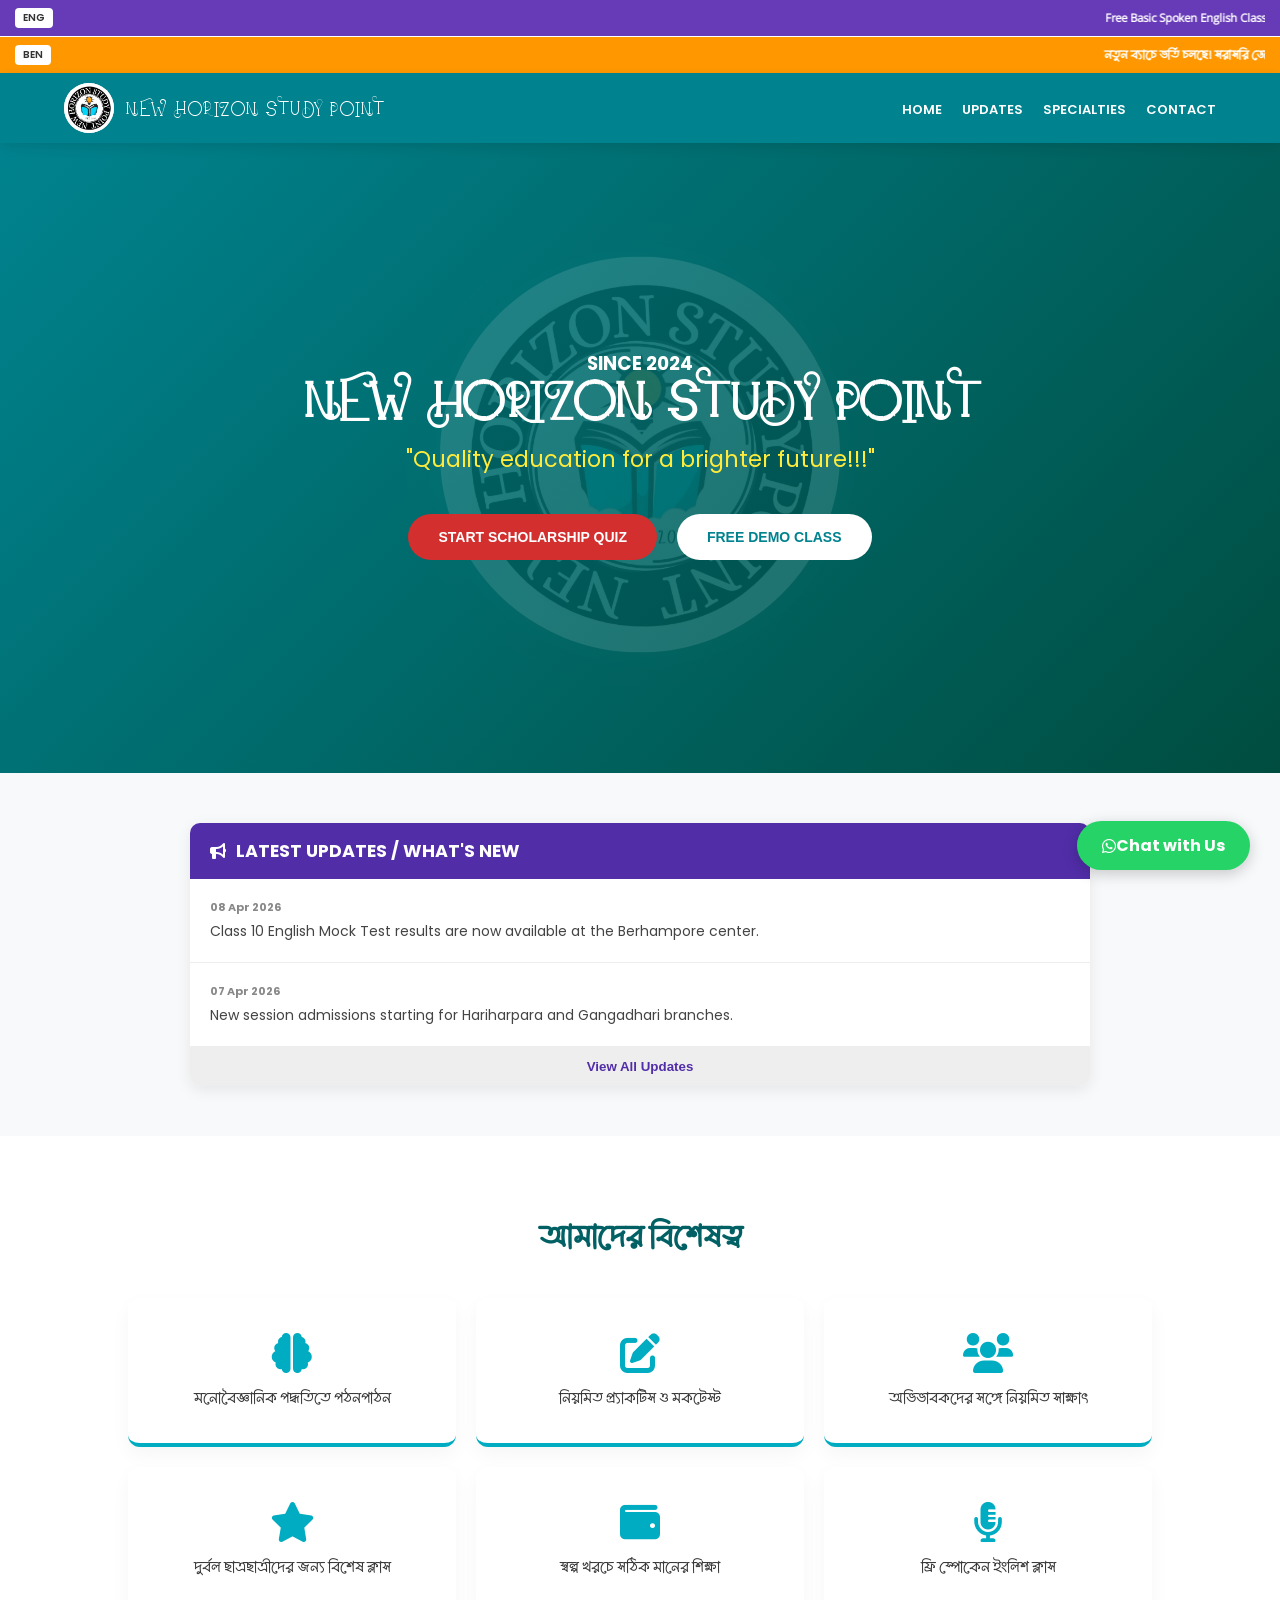
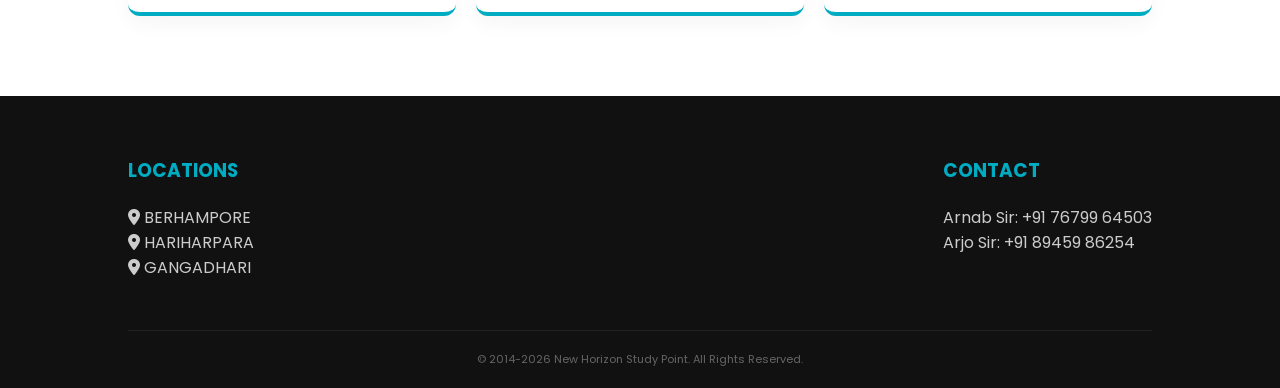
==== index.html @ c19613d2 "MOBILE FIX" ====
<!DOCTYPE html>
<html lang="en">
<head>
    <meta charset="UTF-8">
    <meta name="viewport" content="width=device-width, initial-scale=1.0">
    <title>New Horizon Study Point | NHSP Berhampore</title>
    <link href="https://fonts.googleapis.com/css2?family=Poppins:wght@400;600&display=swap" rel="stylesheet">
    <link rel="stylesheet" href="style.css">
    <link rel="stylesheet" href="https://cdnjs.cloudflare.com/ajax/libs/font-awesome/6.0.0/css/all.min.css">
</head>
<body>

    <div class="notif-wrapper">
        <div class="notif-bar purple">
            <span class="tag">ENG</span>
            <marquee>Free Basic Spoken English Class (First 3 Months) | Admissions Open!</marquee>
        </div>
        <div class="notif-bar orange">
            <span class="tag">BEN</span>
            <marquee>নতুন ব্যাচে ভর্তি চলছে! সরাসরি ডেমো ক্লাসের সু-ব্যবস্থা (প্রথম দুটি ক্লাস)।</marquee>
        </div>
    </div>

    <header>
        <nav class="nav-container">
            <div class="logo-group">
                <img src="images/logo.png" alt="NHSP Logo" class="nav-logo">
                <div class="brand-text">
                    <span class="main-name">NEW HORIZON STUDY POINT</span>
                </div>
            </div>
            <ul class="nav-menu">
                <li><a href="#home">HOME</a></li>
                <li><a href="#updates">UPDATES</a></li>
                <li><a href="#specs">SPECIALTIES</a></li>
                <li><a href="#contact">CONTACT</a></li>
            </ul>
        </nav>
    </header>

    <main>
        <section id="home" class="hero">
            <div class="hero-bg-logo-container">
                <img src="images/logo.png" alt="NHSP Watermark" class="hero-logo-fade">
            </div>
            <div class="hero-inner">
                <h3 class="est">SINCE 2024</h3>
                <h1>NEW HORIZON STUDY POINT</h1>
                <p class="tagline">"Quality education for a brighter future!!!"</p>
                <div class="hero-btns">
                    <button class="btn red">START SCHOLARSHIP QUIZ</button>
                    <button class="btn white">FREE DEMO CLASS</button>
                </div>
            </div>
        </section>

        <section id="updates" class="notif-section">
            <div class="notif-container">
                <div class="notif-header">
                    <i class="fas fa-bullhorn"></i>
                    <h2>LATEST UPDATES / WHAT'S NEW</h2>
                </div>
                <div class="notif-list">
                    <div class="notif-item">
                        <span class="notif-date">08 Apr 2026</span>
                        <p>Class 10 English Mock Test results are now available at the Berhampore center.</p>
                    </div>
                    <div class="notif-item">
                        <span class="notif-date">07 Apr 2026</span>
                        <p>New session admissions starting for Hariharpara and Gangadhari branches.</p>
                    </div>
                </div>
                <button class="view-all">View All Updates</button>
            </div>
        </section>

        <section id="specs" class="specs">
            <h2 class="title">আমাদের বিশেষত্ব</h2>
            <div class="grid">
                <div class="card"><i class="fas fa-brain"></i><p>মনোবৈজ্ঞানিক পদ্ধতিতে পঠনপাঠন</p></div>
                <div class="card"><i class="fas fa-edit"></i><p>নিয়মিত প্র্যাকটিস ও মকটেস্ট</p></div>
                <div class="card"><i class="fas fa-users"></i><p>অভিভাবকদের সঙ্গে নিয়মিত সাক্ষাৎ</p></div>
                <div class="card"><i class="fas fa-star"></i><p>দুর্বল ছাত্রছাত্রীদের জন্য বিশেষ ক্লাস</p></div>
                <div class="card"><i class="fas fa-wallet"></i><p>স্বল্প খরচে সঠিক মানের শিক্ষা</p></div>
                <div class="card"><i class="fas fa-microphone-alt"></i><p>ফ্রি স্পোকেন ইংলিশ ক্লাস</p></div>
            </div>
        </section>
    </main>

    <footer id="contact">
        <div class="foot-container">
            <div class="foot-col">
                <h3>LOCATIONS</h3>
                <p><i class="fas fa-map-marker-alt"></i> BERHAMPORE</p>
                <p><i class="fas fa-map-marker-alt"></i> HARIHARPARA</p>
                <p><i class="fas fa-map-marker-alt"></i> GANGADHARI</p>
            </div>
            <div class="foot-col">
                <h3>CONTACT</h3>
                <p>Arnab Sir: +91 76799 64503</p>
                <p>Arjo Sir: +91 89459 86254</p>
            </div>
        </div>
        <div class="copy">© 2014-2026 New Horizon Study Point. All Rights Reserved.</div>
    </footer>

    <a href="https://wa.me/917679964503" class="wa-float" target="_blank">
        <i class="fab fa-whatsapp"></i><span>Chat with Us</span>
    </a>

</body>
</html>
---- style.css ----
/* 1. FONTS */
@font-face {
    font-family: 'Arkadelphia';
    src: url('fonts/ArkadelphiaDemoRegular.ttf') format('truetype');
}

@font-face {
    font-family: 'BengaliCustom';
    src: url('fonts/BengaliFont.ttf') format('truetype');
}

/* 2. CORE SETUP */
* { margin: 0; padding: 0; box-sizing: border-box; }
body { font-family: 'Poppins', sans-serif; background: #fff; color: #333; overflow-x: hidden; }

h1, .main-name { font-family: 'Arkadelphia', serif; letter-spacing: 1.5px; text-transform: uppercase; }
marquee, .specs p, .title, .hero-desc { font-family: 'BengaliCustom', 'Poppins', sans-serif; }

/* 3. TOP BARS */
.notif-bar { display: flex; align-items: center; padding: 8px 15px; color: #fff; font-size: 13px; font-weight: 600; }
.notif-bar.purple { background: #673ab7; border-bottom: 1px solid #fff; }
.notif-bar.orange { background: #ff9800; }
.tag { background: #fff; color: #333; padding: 2px 8px; border-radius: 4px; margin-right: 15px; font-size: 10px; }

/* 4. BALANCED HEADER */
header { background: #00838f; color: #fff; padding: 10px 5%; position: sticky; top: 0; z-index: 1000; box-shadow: 0 4px 12px rgba(0,0,0,0.1); }
.nav-container { display: flex; justify-content: space-between; align-items: center; max-width: 1400px; margin: 0 auto; }
.logo-group { display: flex; align-items: center; }
.nav-logo { height: 50px; width: 50px; background: #fff; border-radius: 50%; margin-right: 12px; object-fit: contain; }
.main-name { font-size: 20px; }
.nav-menu { display: flex; list-style: none; }
.nav-menu li { margin-left: 20px; }
.nav-menu a { color: #fff; text-decoration: none; font-size: 13px; font-weight: 600; }

/* 5. HERO SECTION - CENTERED CIRCULAR LOGO */
.hero { 
    background: linear-gradient(135deg, #00838f 0%, #004d40 100%); 
    height: 70vh; 
    display: flex; 
    align-items: center; 
    justify-content: center; 
    text-align: center; 
    color: #fff; 
    position: relative; 
}

.hero-bg-logo-container {
    position: absolute;
    top: 50%;
    left: 50%;
    transform: translate(-50%, -50%);
    z-index: 0;
}

.hero-logo-fade { 
    width: 400px; 
    opacity: 0.12; 
    border-radius: 50%; /* FIXED ROUNDED LOGO */
    box-shadow: 0 0 100px rgba(255,255,255,0.15);
}

.hero-inner { z-index: 1; }
.hero h1 { font-size: 3.5rem; margin-bottom: 10px; }
.tagline { font-size: 1.4rem; color: #ffeb3b; margin-bottom: 30px; }
.btn { padding: 15px 30px; border: none; border-radius: 50px; font-weight: 700; cursor: pointer; margin: 8px; font-size: 14px; transition: 0.3s; }
.btn.red { background: #d32f2f; color: #fff; }
.btn.white { background: #fff; color: #00838f; }

/* 6. NOTIFICATION HUB */
.notif-section { padding: 50px 10%; background: #f8f9fa; }
.notif-container { background: #fff; border-radius: 10px; box-shadow: 0 4px 15px rgba(0,0,0,0.08); overflow: hidden; max-width: 900px; margin: 0 auto; }
.notif-header { background: #512da8; color: #fff; padding: 15px 20px; display: flex; align-items: center; }
.notif-header h2 { font-size: 1.1rem; margin-left: 10px; }
.notif-item { padding: 20px; border-bottom: 1px solid #eee; }
.notif-date { font-size: 11px; color: #888; display: block; margin-bottom: 5px; font-weight: bold; }
.notif-item p { font-size: 14px; color: #444; }
.view-all { width: 100%; padding: 12px; border: none; background: #eee; color: #512da8; font-weight: 600; cursor: pointer; }

/* 7. SPECIALTIES & FOOTER */
.specs { padding: 80px 10%; text-align: center; }
.title { color: #006064; font-size: 2rem; margin-bottom: 40px; }
.grid { display: grid; grid-template-columns: repeat(auto-fit, minmax(280px, 1fr)); gap: 20px; }
.card { background: #fff; padding: 35px; border-radius: 12px; box-shadow: 0 8px 20px rgba(0,0,0,0.04); border-bottom: 4px solid #00acc1; }
.card i { font-size: 2.5rem; color: #00acc1; margin-bottom: 15px; }

footer { background: #111; color: #ccc; padding: 60px 10% 20px; }
.foot-container { display: flex; justify-content: space-between; flex-wrap: wrap; gap: 30px; }
.foot-col h3 { color: #00acc1; margin-bottom: 20px; }
.copy { text-align: center; margin-top: 50px; font-size: 11px; color: #666; padding-top: 20px; border-top: 1px solid #222; }

/* --- MOBILE RESPONSIVE FIXES --- */
@media screen and (max-width: 768px) {
    .hero h1 { font-size: 2.2rem; line-height: 1.1; }
    .hero-logo-fade { width: 250px; }
    .btn { width: 90%; margin: 8px auto; }
    .nav-menu { display: none; } /* Hide menu for simplicity on mobile */
    .grid { grid-template-columns: 1fr; }
    .main-name { font-size: 16px; }
}

.wa-float { position: fixed; bottom: 30px; right: 30px; background: #25d366; color: #fff; padding: 12px 25px; border-radius: 50px; text-decoration: none; font-weight: 700; box-shadow: 0 4px 15px rgba(0,0,0,0.2); z-index: 2000; display: flex; align-items: center; }
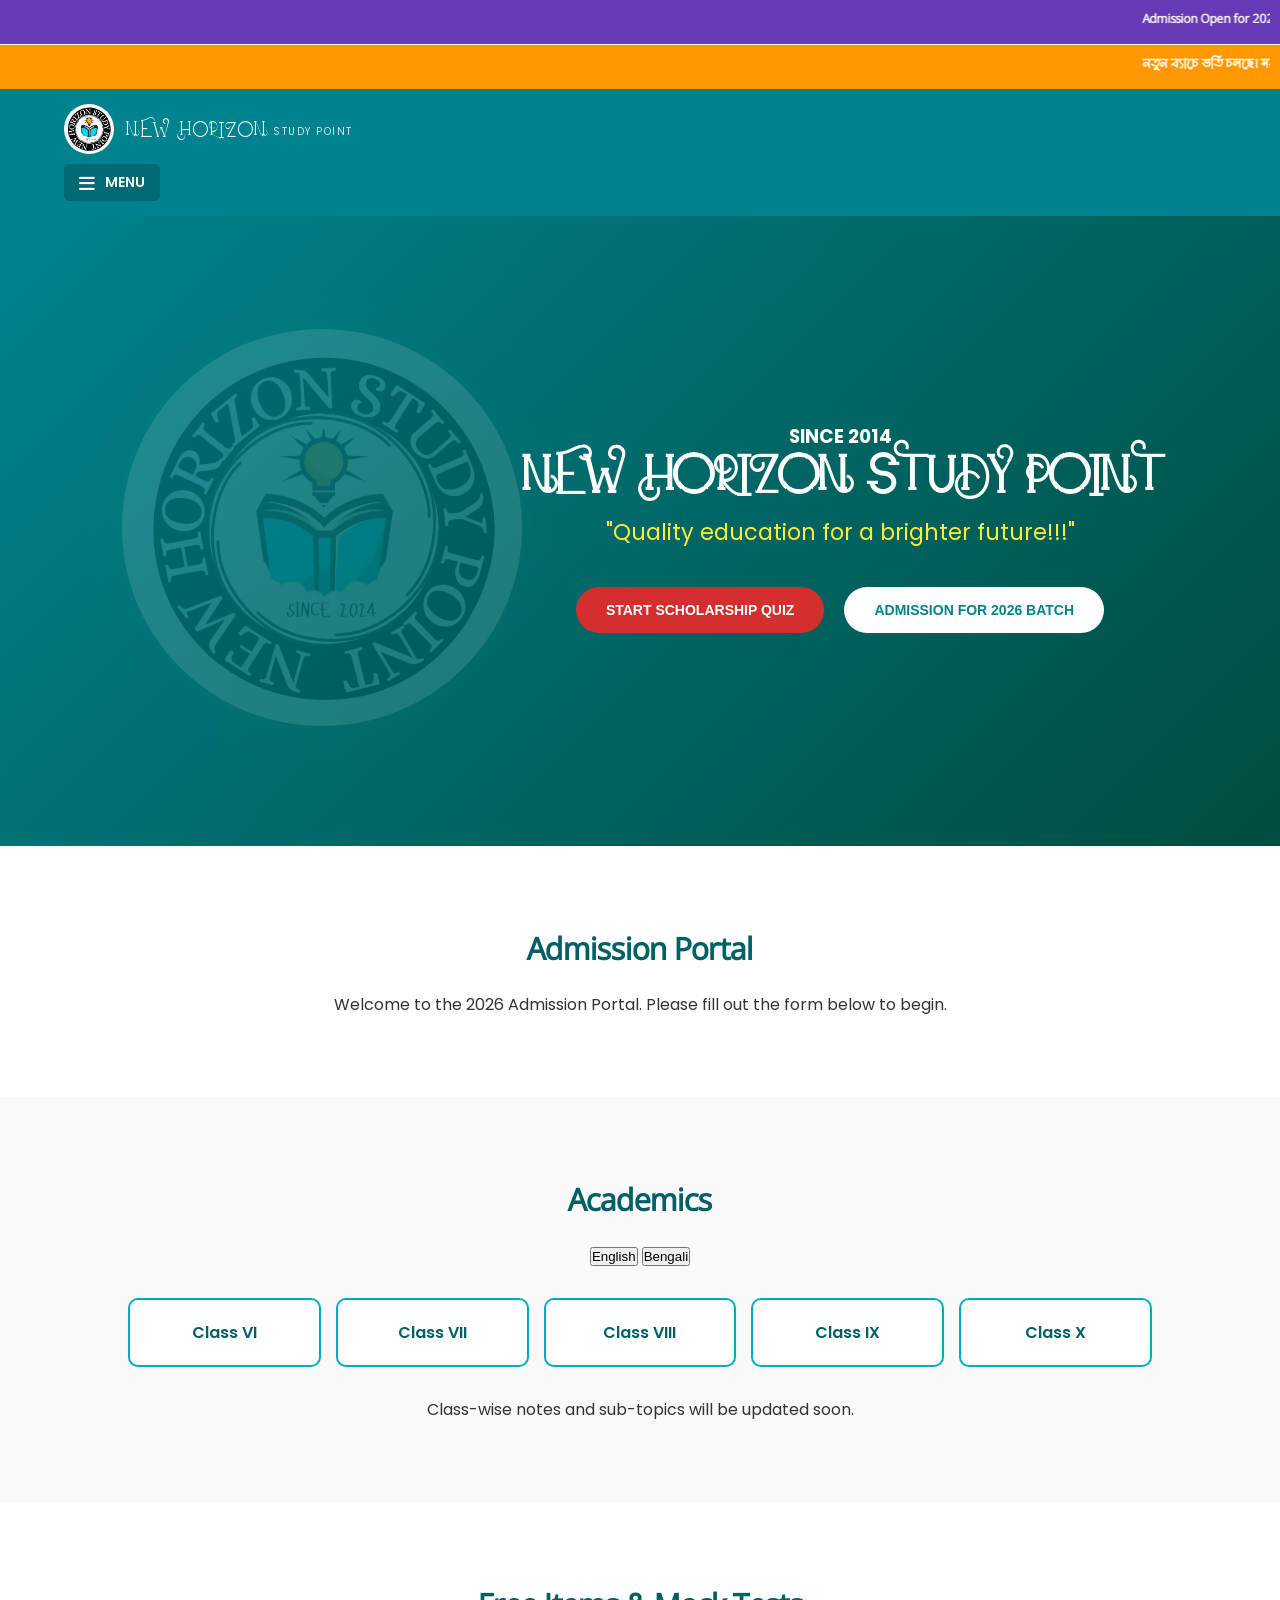
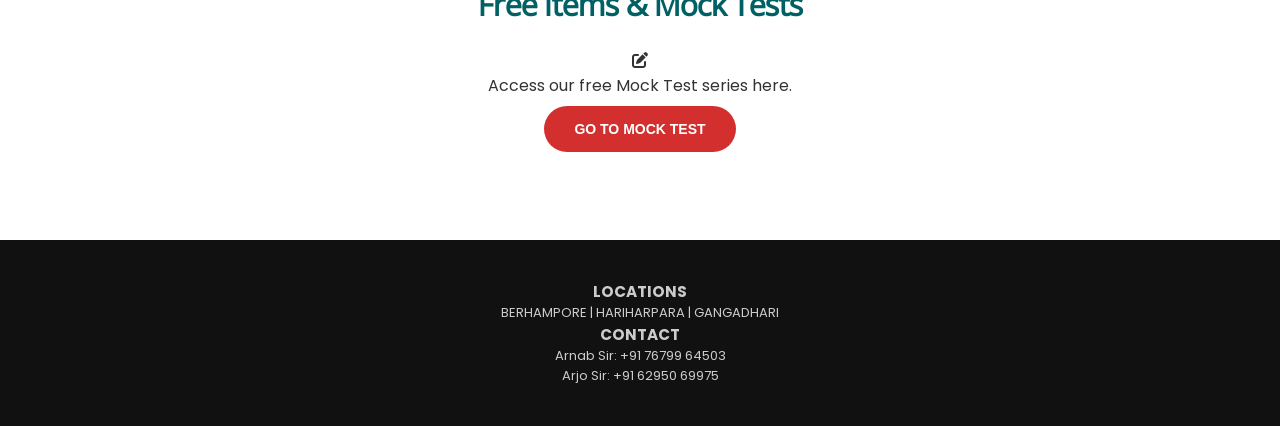
==== commit 7ff583a4: "MOBILE FIX" ====
--- a/index.html
+++ b/index.html
@@ -3,7 +3,7 @@
 <head>
     <meta charset="UTF-8">
     <meta name="viewport" content="width=device-width, initial-scale=1.0">
-    <title>New Horizon Study Point | NHSP Berhampore</title>
+    <title>New Horizon Study Point | NHSP</title>
     <link href="https://fonts.googleapis.com/css2?family=Poppins:wght@400;600&display=swap" rel="stylesheet">
     <link rel="stylesheet" href="style.css">
     <link rel="stylesheet" href="https://cdnjs.cloudflare.com/ajax/libs/font-awesome/6.0.0/css/all.min.css">
@@ -12,77 +12,84 @@
 
     <div class="notif-wrapper">
         <div class="notif-bar purple">
-            <span class="tag">ENG</span>
-            <marquee>Free Basic Spoken English Class (First 3 Months) | Admissions Open!</marquee>
+            <marquee>Admission Open for 2026 Batch | Free Basic Spoken English Class (First 3 Months)!</marquee>
         </div>
         <div class="notif-bar orange">
-            <span class="tag">BEN</span>
             <marquee>নতুন ব্যাচে ভর্তি চলছে! সরাসরি ডেমো ক্লাসের সু-ব্যবস্থা (প্রথম দুটি ক্লাস)।</marquee>
         </div>
     </div>
 
     <header>
         <nav class="nav-container">
-            <div class="logo-group">
+            <div class="logo-area">
                 <img src="images/logo.png" alt="NHSP Logo" class="nav-logo">
                 <div class="brand-text">
-                    <span class="main-name">NEW HORIZON STUDY POINT</span>
+                    <span class="main-name">NEW HORIZON</span>
+                    <span class="sub-name">STUDY POINT</span>
                 </div>
             </div>
-            <ul class="nav-menu">
-                <li><a href="#home">HOME</a></li>
-                <li><a href="#updates">UPDATES</a></li>
-                <li><a href="#specs">SPECIALTIES</a></li>
-                <li><a href="#contact">CONTACT</a></li>
+
+            <div class="menu-btn" onclick="toggleMenu()">
+                <i class="fas fa-bars"></i> <span>MENU</span>
+            </div>
+
+            <ul class="nav-links" id="navLinks">
+                <li><a href="#admission"><i class="fas fa-user-plus"></i> ADMISSION</a></li>
+                <li><a href="#academics" onclick="toggleSubMenu('acad-sub')"><i class="fas fa-book"></i> ACADEMICS <i class="fas fa-chevron-down"></i></a>
+                    <ul class="sub-menu" id="acad-sub">
+                        <li><a href="#english">ENGLISH (VI - X)</a></li>
+                        <li><a href="#bengali">BENGALI (VI - X)</a></li>
+                    </ul>
+                </li>
+                <li><a href="#free-items"><i class="fas fa-gift"></i> FREE ITEMS</a></li>
+                <li><a href="#about"><i class="fas fa-info-circle"></i> ABOUT US</a></li>
             </ul>
         </nav>
     </header>
 
     <main>
         <section id="home" class="hero">
-            <div class="hero-bg-logo-container">
+            <div class="hero-bg-logo-wrapper">
                 <img src="images/logo.png" alt="NHSP Watermark" class="hero-logo-fade">
             </div>
             <div class="hero-inner">
-                <h3 class="est">SINCE 2024</h3>
+                <h3 class="est">SINCE 2014</h3>
                 <h1>NEW HORIZON STUDY POINT</h1>
                 <p class="tagline">"Quality education for a brighter future!!!"</p>
                 <div class="hero-btns">
                     <button class="btn red">START SCHOLARSHIP QUIZ</button>
-                    <button class="btn white">FREE DEMO CLASS</button>
+                    <button class="btn white">ADMISSION FOR 2026 BATCH</button>
                 </div>
             </div>
         </section>
 
-        <section id="updates" class="notif-section">
-            <div class="notif-container">
-                <div class="notif-header">
-                    <i class="fas fa-bullhorn"></i>
-                    <h2>LATEST UPDATES / WHAT'S NEW</h2>
-                </div>
-                <div class="notif-list">
-                    <div class="notif-item">
-                        <span class="notif-date">08 Apr 2026</span>
-                        <p>Class 10 English Mock Test results are now available at the Berhampore center.</p>
-                    </div>
-                    <div class="notif-item">
-                        <span class="notif-date">07 Apr 2026</span>
-                        <p>New session admissions starting for Hariharpara and Gangadhari branches.</p>
-                    </div>
-                </div>
-                <button class="view-all">View All Updates</button>
+        <section id="admission" class="content-sec">
+            <h2>Admission Portal</h2>
+            <p>Welcome to the 2026 Admission Portal. Please fill out the form below to begin.</p>
+            </section>
+
+        <section id="academics" class="content-sec gray-bg">
+            <h2>Academics</h2>
+            <div class="subject-tabs">
+                <button class="tab-btn active">English</button>
+                <button class="tab-btn">Bengali</button>
             </div>
+            <div class="class-grid">
+                <div class="class-card">Class VI</div>
+                <div class="class-card">Class VII</div>
+                <div class="class-card">Class VIII</div>
+                <div class="class-card">Class IX</div>
+                <div class="class-card">Class X</div>
+            </div>
+            <p class="note">Class-wise notes and sub-topics will be updated soon.</p>
         </section>
 
-        <section id="specs" class="specs">
-            <h2 class="title">আমাদের বিশেষত্ব</h2>
-            <div class="grid">
-                <div class="card"><i class="fas fa-brain"></i><p>মনোবৈজ্ঞানিক পদ্ধতিতে পঠনপাঠন</p></div>
-                <div class="card"><i class="fas fa-edit"></i><p>নিয়মিত প্র্যাকটিস ও মকটেস্ট</p></div>
-                <div class="card"><i class="fas fa-users"></i><p>অভিভাবকদের সঙ্গে নিয়মিত সাক্ষাৎ</p></div>
-                <div class="card"><i class="fas fa-star"></i><p>দুর্বল ছাত্রছাত্রীদের জন্য বিশেষ ক্লাস</p></div>
-                <div class="card"><i class="fas fa-wallet"></i><p>স্বল্প খরচে সঠিক মানের শিক্ষা</p></div>
-                <div class="card"><i class="fas fa-microphone-alt"></i><p>ফ্রি স্পোকেন ইংলিশ ক্লাস</p></div>
+        <section id="free-items" class="content-sec">
+            <h2>Free Items & Mock Tests</h2>
+            <div class="mock-box">
+                <i class="fas fa-edit"></i>
+                <p>Access our free Mock Test series here.</p>
+                <button class="btn red">GO TO MOCK TEST</button>
             </div>
         </section>
     </main>
@@ -91,22 +98,31 @@
         <div class="foot-container">
             <div class="foot-col">
                 <h3>LOCATIONS</h3>
-                <p><i class="fas fa-map-marker-alt"></i> BERHAMPORE</p>
-                <p><i class="fas fa-map-marker-alt"></i> HARIHARPARA</p>
-                <p><i class="fas fa-map-marker-alt"></i> GANGADHARI</p>
+                <p>BERHAMPORE | HARIHARPARA | GANGADHARI</p>
             </div>
             <div class="foot-col">
                 <h3>CONTACT</h3>
                 <p>Arnab Sir: +91 76799 64503</p>
-                <p>Arjo Sir: +91 89459 86254</p>
+                <p>Arjo Sir: +91 62950 69975</p>
             </div>
         </div>
-        <div class="copy">© 2014-2026 New Horizon Study Point. All Rights Reserved.</div>
     </footer>
 
-    <a href="https://wa.me/917679964503" class="wa-float" target="_blank">
-        <i class="fab fa-whatsapp"></i><span>Chat with Us</span>
-    </a>
+    <script>
+        function toggleMenu() {
+            var nav = document.getElementById("navLinks");
+            nav.classList.toggle("active");
+        }
+
+        function toggleSubMenu(id) {
+            var sub = document.getElementById(id);
+            if (sub.style.display === "block") {
+                sub.style.display = "none";
+            } else {
+                sub.style.display = "block";
+            }
+        }
+    </script>
 
 </body>
 </html>
--- a/style.css
+++ b/style.css
@@ -1,101 +1,65 @@
 /* 1. FONTS */
-@font-face {
-    font-family: 'Arkadelphia';
-    src: url('fonts/ArkadelphiaDemoRegular.ttf') format('truetype');
-}
+@font-face { font-family: 'Arkadelphia'; src: url('fonts/ArkadelphiaDemoRegular.ttf') format('truetype'); }
+@font-face { font-family: 'BengaliCustom'; src: url('fonts/BengaliFont.ttf') format('truetype'); }
 
-@font-face {
-    font-family: 'BengaliCustom';
-    src: url('fonts/BengaliFont.ttf') format('truetype');
-}
-
-/* 2. CORE SETUP */
 * { margin: 0; padding: 0; box-sizing: border-box; }
 body { font-family: 'Poppins', sans-serif; background: #fff; color: #333; overflow-x: hidden; }
 
-h1, .main-name { font-family: 'Arkadelphia', serif; letter-spacing: 1.5px; text-transform: uppercase; }
-marquee, .specs p, .title, .hero-desc { font-family: 'BengaliCustom', 'Poppins', sans-serif; }
+h1, .main-name { font-family: 'Arkadelphia', serif; text-transform: uppercase; }
+marquee, .content-sec h2 { font-family: 'BengaliCustom', 'Poppins', sans-serif; }
 
-/* 3. TOP BARS */
-.notif-bar { display: flex; align-items: center; padding: 8px 15px; color: #fff; font-size: 13px; font-weight: 600; }
+/* 2. TOP BARS */
+.notif-bar { padding: 10px; color: #fff; font-size: 14px; font-weight: 600; text-align: center; }
 .notif-bar.purple { background: #673ab7; border-bottom: 1px solid #fff; }
 .notif-bar.orange { background: #ff9800; }
-.tag { background: #fff; color: #333; padding: 2px 8px; border-radius: 4px; margin-right: 15px; font-size: 10px; }
 
-/* 4. BALANCED HEADER */
-header { background: #00838f; color: #fff; padding: 10px 5%; position: sticky; top: 0; z-index: 1000; box-shadow: 0 4px 12px rgba(0,0,0,0.1); }
-.nav-container { display: flex; justify-content: space-between; align-items: center; max-width: 1400px; margin: 0 auto; }
-.logo-group { display: flex; align-items: center; }
-.nav-logo { height: 50px; width: 50px; background: #fff; border-radius: 50%; margin-right: 12px; object-fit: contain; }
-.main-name { font-size: 20px; }
-.nav-menu { display: flex; list-style: none; }
-.nav-menu li { margin-left: 20px; }
-.nav-menu a { color: #fff; text-decoration: none; font-size: 13px; font-weight: 600; }
+/* 3. HEADER & DROPDOWN MENU */
+header { background: #00838f; color: #fff; padding: 15px 5%; position: sticky; top: 0; z-index: 1000; }
+.nav-container { max-width: 1400px; margin: 0 auto; display: flex; flex-direction: column; align-items: flex-start; }
 
-/* 5. HERO SECTION - CENTERED CIRCULAR LOGO */
-.hero { 
-    background: linear-gradient(135deg, #00838f 0%, #004d40 100%); 
-    height: 70vh; 
-    display: flex; 
-    align-items: center; 
-    justify-content: center; 
-    text-align: center; 
-    color: #fff; 
-    position: relative; 
-}
+.logo-area { display: flex; align-items: center; margin-bottom: 10px; }
+.nav-logo { height: 50px; width: 50px; background: #fff; border-radius: 50%; margin-right: 12px; }
+.main-name { font-size: 22px; letter-spacing: 1px; }
+.sub-name { font-size: 10px; opacity: 0.8; letter-spacing: 1.5px; }
 
-.hero-bg-logo-container {
-    position: absolute;
-    top: 50%;
-    left: 50%;
-    transform: translate(-50%, -50%);
-    z-index: 0;
-}
+/* The 3-Line Button */
+.menu-btn { cursor: pointer; display: flex; align-items: center; background: rgba(0,0,0,0.2); padding: 8px 15px; border-radius: 5px; font-size: 14px; font-weight: 600; }
+.menu-btn i { margin-right: 10px; font-size: 18px; }
 
-.hero-logo-fade { 
-    width: 400px; 
-    opacity: 0.12; 
-    border-radius: 50%; /* FIXED ROUNDED LOGO */
-    box-shadow: 0 0 100px rgba(255,255,255,0.15);
-}
+/* The Dropdown List (Drishti IAS Style) */
+.nav-links { list-style: none; width: 100%; display: none; background: #006064; margin-top: 10px; border-radius: 8px; overflow: hidden; }
+.nav-links.active { display: block; }
+.nav-links li { border-bottom: 1px solid rgba(255,255,255,0.1); }
+.nav-links a { display: block; padding: 15px 20px; color: #fff; text-decoration: none; font-size: 15px; font-weight: 600; }
+.nav-links a:hover { background: #00838f; }
 
+.sub-menu { display: none; background: #004d40; list-style: none; padding-left: 20px; }
+.sub-menu a { font-size: 13px; color: #ffeb3b; }
+
+/* 4. HERO SECTION */
+.hero { background: linear-gradient(135deg, #00838f 0%, #004d40 100%); height: 70vh; display: flex; align-items: center; justify-content: center; text-align: center; color: #fff; position: relative; }
+.hero-logo-fade { width: 400px; opacity: 0.12; border-radius: 50%; box-shadow: 0 0 100px rgba(255,255,255,0.15); }
 .hero-inner { z-index: 1; }
 .hero h1 { font-size: 3.5rem; margin-bottom: 10px; }
 .tagline { font-size: 1.4rem; color: #ffeb3b; margin-bottom: 30px; }
-.btn { padding: 15px 30px; border: none; border-radius: 50px; font-weight: 700; cursor: pointer; margin: 8px; font-size: 14px; transition: 0.3s; }
+
+.btn { padding: 15px 30px; border: none; border-radius: 50px; font-weight: 700; cursor: pointer; margin: 8px; font-size: 14px; }
 .btn.red { background: #d32f2f; color: #fff; }
 .btn.white { background: #fff; color: #00838f; }
 
-/* 6. NOTIFICATION HUB */
-.notif-section { padding: 50px 10%; background: #f8f9fa; }
-.notif-container { background: #fff; border-radius: 10px; box-shadow: 0 4px 15px rgba(0,0,0,0.08); overflow: hidden; max-width: 900px; margin: 0 auto; }
-.notif-header { background: #512da8; color: #fff; padding: 15px 20px; display: flex; align-items: center; }
-.notif-header h2 { font-size: 1.1rem; margin-left: 10px; }
-.notif-item { padding: 20px; border-bottom: 1px solid #eee; }
-.notif-date { font-size: 11px; color: #888; display: block; margin-bottom: 5px; font-weight: bold; }
-.notif-item p { font-size: 14px; color: #444; }
-.view-all { width: 100%; padding: 12px; border: none; background: #eee; color: #512da8; font-weight: 600; cursor: pointer; }
+/* 5. CONTENT SECTIONS */
+.content-sec { padding: 80px 10%; text-align: center; }
+.content-sec h2 { font-size: 2.2rem; color: #006064; margin-bottom: 20px; }
+.gray-bg { background: #f9f9f9; }
 
-/* 7. SPECIALTIES & FOOTER */
-.specs { padding: 80px 10%; text-align: center; }
-.title { color: #006064; font-size: 2rem; margin-bottom: 40px; }
-.grid { display: grid; grid-template-columns: repeat(auto-fit, minmax(280px, 1fr)); gap: 20px; }
-.card { background: #fff; padding: 35px; border-radius: 12px; box-shadow: 0 8px 20px rgba(0,0,0,0.04); border-bottom: 4px solid #00acc1; }
-.card i { font-size: 2.5rem; color: #00acc1; margin-bottom: 15px; }
+.class-grid { display: grid; grid-template-columns: repeat(auto-fit, minmax(120px, 1fr)); gap: 15px; margin: 30px 0; }
+.class-card { background: #fff; padding: 20px; border: 2px solid #00acc1; border-radius: 10px; font-weight: 600; color: #006064; }
 
-footer { background: #111; color: #ccc; padding: 60px 10% 20px; }
-.foot-container { display: flex; justify-content: space-between; flex-wrap: wrap; gap: 30px; }
-.foot-col h3 { color: #00acc1; margin-bottom: 20px; }
-.copy { text-align: center; margin-top: 50px; font-size: 11px; color: #666; padding-top: 20px; border-top: 1px solid #222; }
-
-/* --- MOBILE RESPONSIVE FIXES --- */
+/* 6. MOBILE FIXES */
 @media screen and (max-width: 768px) {
-    .hero h1 { font-size: 2.2rem; line-height: 1.1; }
+    .hero h1 { font-size: 2rem; }
     .hero-logo-fade { width: 250px; }
-    .btn { width: 90%; margin: 8px auto; }
-    .nav-menu { display: none; } /* Hide menu for simplicity on mobile */
-    .grid { grid-template-columns: 1fr; }
-    .main-name { font-size: 16px; }
+    .btn { width: 95%; margin: 8px auto; display: block; }
 }
 
-.wa-float { position: fixed; bottom: 30px; right: 30px; background: #25d366; color: #fff; padding: 12px 25px; border-radius: 50px; text-decoration: none; font-weight: 700; box-shadow: 0 4px 15px rgba(0,0,0,0.2); z-index: 2000; display: flex; align-items: center; }+footer { background: #111; color: #ccc; padding: 40px 10%; text-align: center; font-size: 13px; }
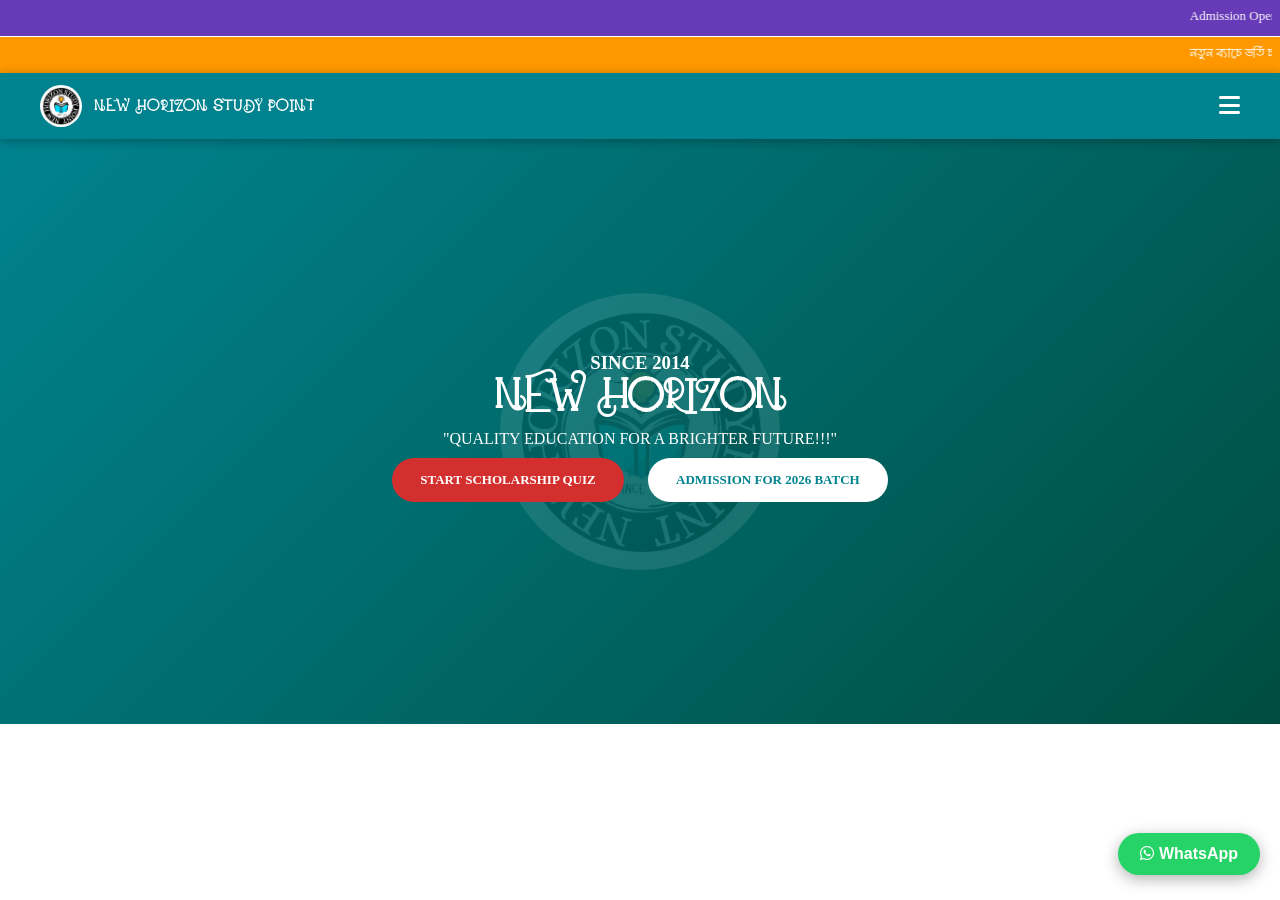
==== commit 78adfe21: "MOBILE CHANGE" ====
--- a/index.html
+++ b/index.html
@@ -1,128 +1,45 @@
 <!DOCTYPE html>
 <html lang="en">
 <head>
-    <meta charset="UTF-8">
-    <meta name="viewport" content="width=device-width, initial-scale=1.0">
-    <title>New Horizon Study Point | NHSP</title>
-    <link href="https://fonts.googleapis.com/css2?family=Poppins:wght@400;600&display=swap" rel="stylesheet">
+    <meta charset="UTF-8"><meta name="viewport" content="width=device-width, initial-scale=1.0">
+    <title>Home | NHSP</title>
     <link rel="stylesheet" href="style.css">
     <link rel="stylesheet" href="https://cdnjs.cloudflare.com/ajax/libs/font-awesome/6.0.0/css/all.min.css">
 </head>
 <body>
-
-    <div class="notif-wrapper">
-        <div class="notif-bar purple">
-            <marquee>Admission Open for 2026 Batch | Free Basic Spoken English Class (First 3 Months)!</marquee>
-        </div>
-        <div class="notif-bar orange">
-            <marquee>নতুন ব্যাচে ভর্তি চলছে! সরাসরি ডেমো ক্লাসের সু-ব্যবস্থা (প্রথম দুটি ক্লাস)।</marquee>
-        </div>
-    </div>
+    <div class="notif-bar purple"><marquee>Admission Open for 2026 Batch | Free Spoken English Class!</marquee></div>
+    <div class="notif-bar orange"><marquee style="font-family:'BengaliCustom';">নতুন ব্যাচে ভর্তি চলছে!</marquee></div>
 
     <header>
         <nav class="nav-container">
-            <div class="logo-area">
-                <img src="images/logo.png" alt="NHSP Logo" class="nav-logo">
-                <div class="brand-text">
-                    <span class="main-name">NEW HORIZON</span>
-                    <span class="sub-name">STUDY POINT</span>
-                </div>
+            <div class="logo-group">
+                <img src="images/logo.png" class="nav-logo">
+                <h1 class="single-line-title">NEW HORIZON STUDY POINT</h1>
             </div>
-
-            <div class="menu-btn" onclick="toggleMenu()">
-                <i class="fas fa-bars"></i> <span>MENU</span>
-            </div>
-
+            <div class="menu-toggle" onclick="toggleMenu()"><i class="fas fa-bars"></i></div>
             <ul class="nav-links" id="navLinks">
-                <li><a href="#admission"><i class="fas fa-user-plus"></i> ADMISSION</a></li>
-                <li><a href="#academics" onclick="toggleSubMenu('acad-sub')"><i class="fas fa-book"></i> ACADEMICS <i class="fas fa-chevron-down"></i></a>
-                    <ul class="sub-menu" id="acad-sub">
-                        <li><a href="#english">ENGLISH (VI - X)</a></li>
-                        <li><a href="#bengali">BENGALI (VI - X)</a></li>
-                    </ul>
-                </li>
-                <li><a href="#free-items"><i class="fas fa-gift"></i> FREE ITEMS</a></li>
-                <li><a href="#about"><i class="fas fa-info-circle"></i> ABOUT US</a></li>
+                <li><a href="admission.html">ADMISSION</a></li>
+                <li><a href="academics.html">ACADEMICS</a></li>
+                <li><a href="free-items.html">FREE ITEMS</a></li>
+                <li><a href="about.html">ABOUT US</a></li>
             </ul>
         </nav>
     </header>
 
-    <main>
-        <section id="home" class="hero">
-            <div class="hero-bg-logo-wrapper">
-                <img src="images/logo.png" alt="NHSP Watermark" class="hero-logo-fade">
-            </div>
-            <div class="hero-inner">
-                <h3 class="est">SINCE 2014</h3>
-                <h1>NEW HORIZON STUDY POINT</h1>
-                <p class="tagline">"Quality education for a brighter future!!!"</p>
-                <div class="hero-btns">
-                    <button class="btn red">START SCHOLARSHIP QUIZ</button>
-                    <button class="btn white">ADMISSION FOR 2026 BATCH</button>
-                </div>
-            </div>
-        </section>
-
-        <section id="admission" class="content-sec">
-            <h2>Admission Portal</h2>
-            <p>Welcome to the 2026 Admission Portal. Please fill out the form below to begin.</p>
-            </section>
-
-        <section id="academics" class="content-sec gray-bg">
-            <h2>Academics</h2>
-            <div class="subject-tabs">
-                <button class="tab-btn active">English</button>
-                <button class="tab-btn">Bengali</button>
-            </div>
-            <div class="class-grid">
-                <div class="class-card">Class VI</div>
-                <div class="class-card">Class VII</div>
-                <div class="class-card">Class VIII</div>
-                <div class="class-card">Class IX</div>
-                <div class="class-card">Class X</div>
-            </div>
-            <p class="note">Class-wise notes and sub-topics will be updated soon.</p>
-        </section>
-
-        <section id="free-items" class="content-sec">
-            <h2>Free Items & Mock Tests</h2>
-            <div class="mock-box">
-                <i class="fas fa-edit"></i>
-                <p>Access our free Mock Test series here.</p>
-                <button class="btn red">GO TO MOCK TEST</button>
-            </div>
-        </section>
-    </main>
-
-    <footer id="contact">
-        <div class="foot-container">
-            <div class="foot-col">
-                <h3>LOCATIONS</h3>
-                <p>BERHAMPORE | HARIHARPARA | GANGADHARI</p>
-            </div>
-            <div class="foot-col">
-                <h3>CONTACT</h3>
-                <p>Arnab Sir: +91 76799 64503</p>
-                <p>Arjo Sir: +91 62950 69975</p>
+    <section class="hero">
+        <img src="images/logo.png" class="hero-logo-fade">
+        <div class="hero-inner">
+            <h3 class="est">SINCE 2014</h3>
+            <h1>NEW HORIZON</h1>
+            <p class="tagline">"QUALITY EDUCATION FOR A BRIGHTER FUTURE!!!"</p>
+            <div class="hero-btns">
+                <a href="free-items.html" class="btn red">START SCHOLARSHIP QUIZ</a>
+                <a href="admission.html" class="btn white">ADMISSION FOR 2026 BATCH</a>
             </div>
         </div>
-    </footer>
+    </section>
 
-    <script>
-        function toggleMenu() {
-            var nav = document.getElementById("navLinks");
-            nav.classList.toggle("active");
-        }
-
-        function toggleSubMenu(id) {
-            var sub = document.getElementById(id);
-            if (sub.style.display === "block") {
-                sub.style.display = "none";
-            } else {
-                sub.style.display = "block";
-            }
-        }
-    </script>
-
+    <a href="https://wa.me/917679964503" class="wa-float"><i class="fab fa-whatsapp"></i> WhatsApp</a>
+    <script>function toggleMenu() { document.getElementById("navLinks").classList.toggle("active"); }</script>
 </body>
 </html>
--- a/style.css
+++ b/style.css
@@ -1,65 +1,104 @@
 /* 1. FONTS */
-@font-face { font-family: 'Arkadelphia'; src: url('fonts/ArkadelphiaDemoRegular.ttf') format('truetype'); }
-@font-face { font-family: 'BengaliCustom'; src: url('fonts/BengaliFont.ttf') format('truetype'); }
+@font-face { font-family: 'Arkadelphia'; src: url('fonts/ArkadelphiaDemoRegular.ttf'); }
+@font-face { font-family: 'BengaliCustom'; src: url('fonts/BengaliFont.ttf'); }
+@import url('https://fonts.googleapis.com/css2?family=Cinzel:wght@700&display=swap');
 
+/* 2. CORE SETUP */
 * { margin: 0; padding: 0; box-sizing: border-box; }
 body { font-family: 'Poppins', sans-serif; background: #fff; color: #333; overflow-x: hidden; }
 
-h1, .main-name { font-family: 'Arkadelphia', serif; text-transform: uppercase; }
-marquee, .content-sec h2 { font-family: 'BengaliCustom', 'Poppins', sans-serif; }
+/* 3. CINZEL NUMBERS RULE */
+/* This forces any text with numbers to use Cinzel for that classical look */
+.cinzel-text, .est, .tagline, .btn, .class-card h3, .notif-bar, .single-line-title {
+    font-family: 'Cinzel', serif !important;
+}
+/* Apply Poppins/Arkadelphia back to letters if needed, but keep numbers Cinzel */
+.single-line-title { font-family: 'Arkadelphia', serif !important; letter-spacing: 1px; }
 
-/* 2. TOP BARS */
-.notif-bar { padding: 10px; color: #fff; font-size: 14px; font-weight: 600; text-align: center; }
+/* 4. BALANCED HEADER */
+header { 
+    background: #00838f; 
+    color: #fff; 
+    padding: 12px 15px; 
+    position: sticky; 
+    top: 0; 
+    z-index: 1000; 
+    box-shadow: 0 2px 10px rgba(0,0,0,0.3);
+}
+.nav-container {
+    display: flex;
+    justify-content: space-between;
+    align-items: center;
+    max-width: 1200px;
+    margin: 0 auto;
+}
+.logo-group {
+    display: flex;
+    align-items: center;
+    flex: 1;
+    min-width: 0;
+}
+.nav-logo {
+    height: 42px;
+    width: 42px;
+    background: #fff;
+    border-radius: 50%;
+    margin-right: 12px;
+    flex-shrink: 0;
+}
+.single-line-title {
+    font-size: 17px;
+    white-space: nowrap;
+    overflow: hidden;
+    text-overflow: ellipsis;
+}
+.menu-toggle {
+    font-size: 24px;
+    cursor: pointer;
+    padding-left: 15px;
+    flex-shrink: 0;
+}
+
+/* 5. MENU & HERO */
+.nav-links { 
+    display: none; position: absolute; top: 100%; left: 0; width: 100%; 
+    background: #006064; list-style: none; z-index: 999;
+}
+.nav-links.active { display: block; }
+.nav-links a { display: block; padding: 15px 25px; color: #fff; text-decoration: none; font-weight: 600; border-bottom: 1px solid rgba(255,255,255,0.1); }
+
+.hero { 
+    background: linear-gradient(135deg, #00838f, #004d40); 
+    min-height: 65vh; 
+    display: flex; 
+    align-items: center; 
+    justify-content: center; 
+    text-align: center; 
+    color: #fff; 
+    position: relative; 
+    padding: 20px;
+}
+.hero-logo-fade { width: 280px; opacity: 0.1; border-radius: 50%; position: absolute; }
+.hero-inner { z-index: 1; }
+.hero h1 { font-family: 'Arkadelphia'; font-size: 3rem; margin-bottom: 10px; }
+
+/* 6. COMPONENTS */
+.notif-bar { padding: 8px; color: #fff; font-size: 13px; text-align: center; }
 .notif-bar.purple { background: #673ab7; border-bottom: 1px solid #fff; }
 .notif-bar.orange { background: #ff9800; }
-
-/* 3. HEADER & DROPDOWN MENU */
-header { background: #00838f; color: #fff; padding: 15px 5%; position: sticky; top: 0; z-index: 1000; }
-.nav-container { max-width: 1400px; margin: 0 auto; display: flex; flex-direction: column; align-items: flex-start; }
-
-.logo-area { display: flex; align-items: center; margin-bottom: 10px; }
-.nav-logo { height: 50px; width: 50px; background: #fff; border-radius: 50%; margin-right: 12px; }
-.main-name { font-size: 22px; letter-spacing: 1px; }
-.sub-name { font-size: 10px; opacity: 0.8; letter-spacing: 1.5px; }
-
-/* The 3-Line Button */
-.menu-btn { cursor: pointer; display: flex; align-items: center; background: rgba(0,0,0,0.2); padding: 8px 15px; border-radius: 5px; font-size: 14px; font-weight: 600; }
-.menu-btn i { margin-right: 10px; font-size: 18px; }
-
-/* The Dropdown List (Drishti IAS Style) */
-.nav-links { list-style: none; width: 100%; display: none; background: #006064; margin-top: 10px; border-radius: 8px; overflow: hidden; }
-.nav-links.active { display: block; }
-.nav-links li { border-bottom: 1px solid rgba(255,255,255,0.1); }
-.nav-links a { display: block; padding: 15px 20px; color: #fff; text-decoration: none; font-size: 15px; font-weight: 600; }
-.nav-links a:hover { background: #00838f; }
-
-.sub-menu { display: none; background: #004d40; list-style: none; padding-left: 20px; }
-.sub-menu a { font-size: 13px; color: #ffeb3b; }
-
-/* 4. HERO SECTION */
-.hero { background: linear-gradient(135deg, #00838f 0%, #004d40 100%); height: 70vh; display: flex; align-items: center; justify-content: center; text-align: center; color: #fff; position: relative; }
-.hero-logo-fade { width: 400px; opacity: 0.12; border-radius: 50%; box-shadow: 0 0 100px rgba(255,255,255,0.15); }
-.hero-inner { z-index: 1; }
-.hero h1 { font-size: 3.5rem; margin-bottom: 10px; }
-.tagline { font-size: 1.4rem; color: #ffeb3b; margin-bottom: 30px; }
-
-.btn { padding: 15px 30px; border: none; border-radius: 50px; font-weight: 700; cursor: pointer; margin: 8px; font-size: 14px; }
+.btn { padding: 14px 28px; border-radius: 50px; border: none; font-weight: 700; cursor: pointer; margin: 10px; display: inline-block; text-decoration: none; font-size: 13px; }
 .btn.red { background: #d32f2f; color: #fff; }
 .btn.white { background: #fff; color: #00838f; }
 
-/* 5. CONTENT SECTIONS */
-.content-sec { padding: 80px 10%; text-align: center; }
-.content-sec h2 { font-size: 2.2rem; color: #006064; margin-bottom: 20px; }
-.gray-bg { background: #f9f9f9; }
+.section-padding { padding: 60px 10%; text-align: center; }
+.grid { display: grid; grid-template-columns: repeat(auto-fit, minmax(250px, 1fr)); gap: 20px; }
+.card { background: #fff; padding: 30px; border-radius: 12px; border-bottom: 4px solid #00acc1; box-shadow: 0 4px 10px rgba(0,0,0,0.05); }
 
-.class-grid { display: grid; grid-template-columns: repeat(auto-fit, minmax(120px, 1fr)); gap: 15px; margin: 30px 0; }
-.class-card { background: #fff; padding: 20px; border: 2px solid #00acc1; border-radius: 10px; font-weight: 600; color: #006064; }
-
-/* 6. MOBILE FIXES */
-@media screen and (max-width: 768px) {
-    .hero h1 { font-size: 2rem; }
-    .hero-logo-fade { width: 250px; }
-    .btn { width: 95%; margin: 8px auto; display: block; }
+/* 7. MOBILE RESPONSIVE */
+@media (max-width: 480px) {
+    .single-line-title { font-size: 14px; }
+    .hero h1 { font-size: 2.2rem; }
+    .btn { width: 90%; margin: 8px auto; display: block; }
 }
 
-footer { background: #111; color: #ccc; padding: 40px 10%; text-align: center; font-size: 13px; }+.wa-float { position: fixed; bottom: 25px; right: 20px; background: #25d366; color: #fff; padding: 12px 22px; border-radius: 50px; text-decoration: none; font-weight: 700; z-index: 2000; box-shadow: 0 4px 15px rgba(0,0,0,0.3); }
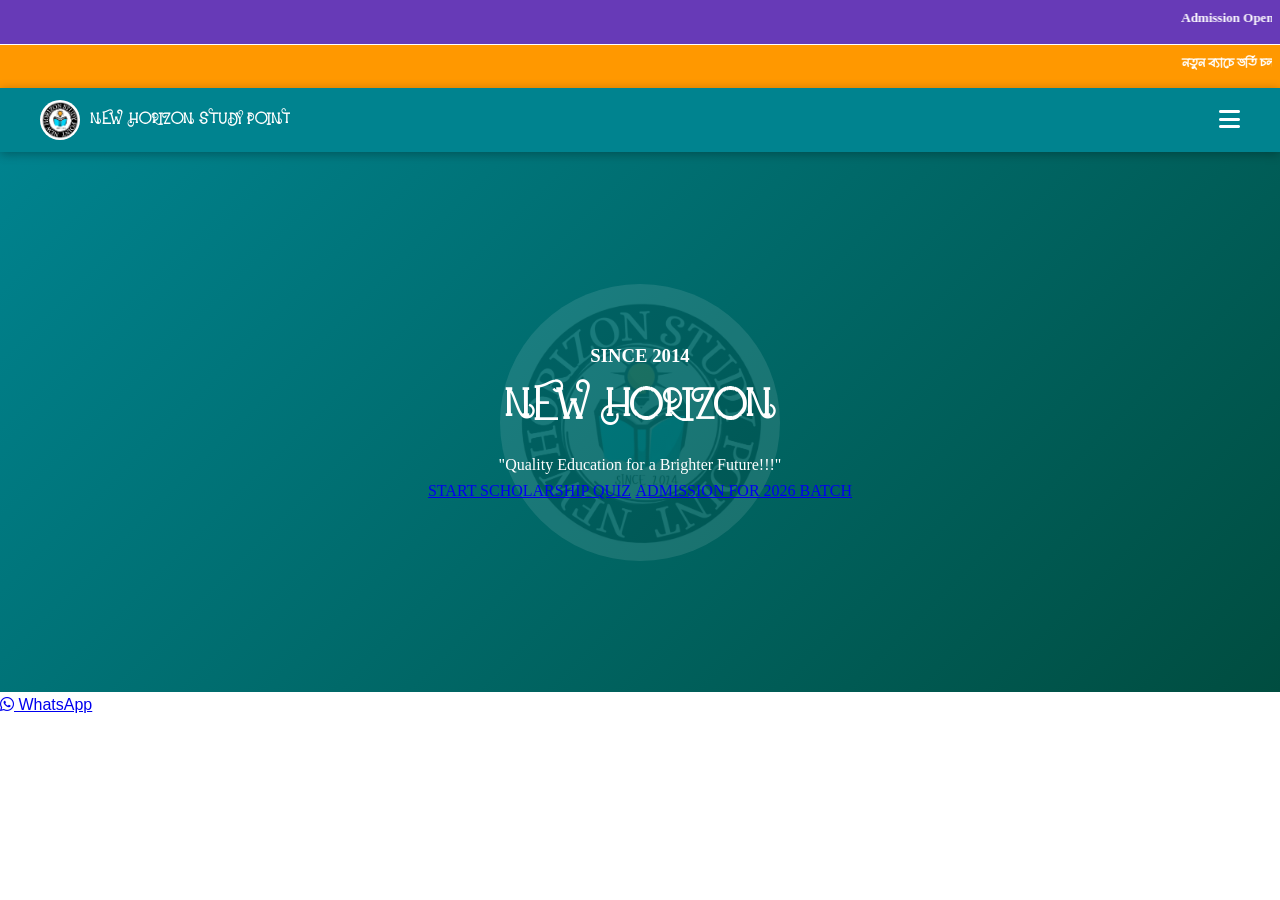
==== commit 9007dde7: "MOBILE FIX" ====
--- a/index.html
+++ b/index.html
@@ -2,13 +2,13 @@
 <html lang="en">
 <head>
     <meta charset="UTF-8"><meta name="viewport" content="width=device-width, initial-scale=1.0">
-    <title>Home | NHSP</title>
+    <title>Home | NHSP Berhampore</title>
     <link rel="stylesheet" href="style.css">
     <link rel="stylesheet" href="https://cdnjs.cloudflare.com/ajax/libs/font-awesome/6.0.0/css/all.min.css">
 </head>
 <body>
-    <div class="notif-bar purple"><marquee>Admission Open for 2026 Batch | Free Spoken English Class!</marquee></div>
-    <div class="notif-bar orange"><marquee style="font-family:'BengaliCustom';">নতুন ব্যাচে ভর্তি চলছে!</marquee></div>
+    <div class="notif-bar purple"><marquee>Admission Open for 2026 Batch | Free Basic Spoken English Class!</marquee></div>
+    <div class="notif-bar orange"><marquee style="font-family:'BengaliCustom';">নতুন ব্যাচে ভর্তি চলছে! সরাসরি ডেমো ক্লাসের সু-ব্যবস্থা।</marquee></div>
 
     <header>
         <nav class="nav-container">
@@ -31,7 +31,7 @@
         <div class="hero-inner">
             <h3 class="est">SINCE 2014</h3>
             <h1>NEW HORIZON</h1>
-            <p class="tagline">"QUALITY EDUCATION FOR A BRIGHTER FUTURE!!!"</p>
+            <p class="tagline">"Quality Education for a Brighter Future!!!"</p>
             <div class="hero-btns">
                 <a href="free-items.html" class="btn red">START SCHOLARSHIP QUIZ</a>
                 <a href="admission.html" class="btn white">ADMISSION FOR 2026 BATCH</a>
--- a/style.css
+++ b/style.css
@@ -1,104 +1,47 @@
-/* 1. FONTS */
+/* 1. FONTS & IMPORTS */
 @font-face { font-family: 'Arkadelphia'; src: url('fonts/ArkadelphiaDemoRegular.ttf'); }
 @font-face { font-family: 'BengaliCustom'; src: url('fonts/BengaliFont.ttf'); }
 @import url('https://fonts.googleapis.com/css2?family=Cinzel:wght@700&display=swap');
+@import url('https://fonts.googleapis.com/css2?family=Poppins:wght@400;600&display=swap');
 
-/* 2. CORE SETUP */
+/* 2. CORE RESET */
 * { margin: 0; padding: 0; box-sizing: border-box; }
-body { font-family: 'Poppins', sans-serif; background: #fff; color: #333; overflow-x: hidden; }
+body { font-family: 'Poppins', sans-serif; background: #fff; color: #333; overflow-x: hidden; line-height: 1.6; }
 
-/* 3. CINZEL NUMBERS RULE */
-/* This forces any text with numbers to use Cinzel for that classical look */
-.cinzel-text, .est, .tagline, .btn, .class-card h3, .notif-bar, .single-line-title {
+/* 3. CLASSICAL NUMBERS GLOBAL RULE */
+/* This ensures 2026, 2014, and Class VI-X always look prestigious */
+.cinzel, .est, .tagline, .btn, .class-card h3, .notif-bar, .single-line-title, .header-btn {
     font-family: 'Cinzel', serif !important;
 }
-/* Apply Poppins/Arkadelphia back to letters if needed, but keep numbers Cinzel */
-.single-line-title { font-family: 'Arkadelphia', serif !important; letter-spacing: 1px; }
+.single-line-title { font-family: 'Arkadelphia', serif !important; letter-spacing: 0.5px; }
 
-/* 4. BALANCED HEADER */
-header { 
-    background: #00838f; 
-    color: #fff; 
-    padding: 12px 15px; 
-    position: sticky; 
-    top: 0; 
-    z-index: 1000; 
-    box-shadow: 0 2px 10px rgba(0,0,0,0.3);
-}
-.nav-container {
-    display: flex;
-    justify-content: space-between;
-    align-items: center;
-    max-width: 1200px;
-    margin: 0 auto;
-}
-.logo-group {
-    display: flex;
-    align-items: center;
-    flex: 1;
-    min-width: 0;
-}
-.nav-logo {
-    height: 42px;
-    width: 42px;
-    background: #fff;
-    border-radius: 50%;
-    margin-right: 12px;
-    flex-shrink: 0;
-}
-.single-line-title {
-    font-size: 17px;
-    white-space: nowrap;
-    overflow: hidden;
-    text-overflow: ellipsis;
-}
-.menu-toggle {
-    font-size: 24px;
-    cursor: pointer;
-    padding-left: 15px;
-    flex-shrink: 0;
-}
+/* 4. BALANCED HEADER (THE STABILITY FIX) */
+header { background: #00838f; color: #fff; padding: 12px 15px; position: sticky; top: 0; z-index: 1000; box-shadow: 0 2px 10px rgba(0,0,0,0.3); }
+.nav-container { display: flex; justify-content: space-between; align-items: center; max-width: 1200px; margin: 0 auto; width: 100%; }
 
-/* 5. MENU & HERO */
-.nav-links { 
-    display: none; position: absolute; top: 100%; left: 0; width: 100%; 
-    background: #006064; list-style: none; z-index: 999;
-}
+.logo-group { display: flex; align-items: center; flex: 1; min-width: 0; }
+.nav-logo { height: 40px; width: 40px; background: #fff; border-radius: 50%; margin-right: 10px; flex-shrink: 0; }
+.single-line-title { font-size: 16px; white-space: nowrap; overflow: hidden; text-overflow: ellipsis; margin-right: 10px; }
+
+/* Header Buttons (Home/Back) */
+.header-btn { background: #fff; color: #00838f; padding: 6px 14px; border-radius: 4px; text-decoration: none; font-size: 11px; font-weight: 700; flex-shrink: 0; text-transform: uppercase; }
+
+/* 3-Line Menu Toggle */
+.menu-toggle { font-size: 24px; cursor: pointer; flex-shrink: 0; padding-left: 10px; }
+.nav-links { display: none; position: absolute; top: 100%; left: 0; width: 100%; background: #006064; list-style: none; }
 .nav-links.active { display: block; }
 .nav-links a { display: block; padding: 15px 25px; color: #fff; text-decoration: none; font-weight: 600; border-bottom: 1px solid rgba(255,255,255,0.1); }
 
-.hero { 
-    background: linear-gradient(135deg, #00838f, #004d40); 
-    min-height: 65vh; 
-    display: flex; 
-    align-items: center; 
-    justify-content: center; 
-    text-align: center; 
-    color: #fff; 
-    position: relative; 
-    padding: 20px;
-}
+/* 5. HERO & COMPONENTS */
+.hero { background: linear-gradient(135deg, #00838f, #004d40); min-height: 60vh; display: flex; align-items: center; justify-content: center; text-align: center; color: #fff; position: relative; padding: 30px 20px; }
 .hero-logo-fade { width: 280px; opacity: 0.1; border-radius: 50%; position: absolute; }
 .hero-inner { z-index: 1; }
-.hero h1 { font-family: 'Arkadelphia'; font-size: 3rem; margin-bottom: 10px; }
+.hero h1 { font-family: 'Arkadelphia'; font-size: 2.8rem; margin-bottom: 10px; }
 
-/* 6. COMPONENTS */
-.notif-bar { padding: 8px; color: #fff; font-size: 13px; text-align: center; }
+.notif-bar { padding: 8px; color: #fff; font-size: 13px; text-align: center; font-weight: 600; }
 .notif-bar.purple { background: #673ab7; border-bottom: 1px solid #fff; }
 .notif-bar.orange { background: #ff9800; }
-.btn { padding: 14px 28px; border-radius: 50px; border: none; font-weight: 700; cursor: pointer; margin: 10px; display: inline-block; text-decoration: none; font-size: 13px; }
-.btn.red { background: #d32f2f; color: #fff; }
-.btn.white { background: #fff; color: #00838f; }
 
-.section-padding { padding: 60px 10%; text-align: center; }
-.grid { display: grid; grid-template-columns: repeat(auto-fit, minmax(250px, 1fr)); gap: 20px; }
-.card { background: #fff; padding: 30px; border-radius: 12px; border-bottom: 4px solid #00acc1; box-shadow: 0 4px 10px rgba(0,0,0,0.05); }
-
-/* 7. MOBILE RESPONSIVE */
-@media (max-width: 480px) {
-    .single-line-title { font-size: 14px; }
-    .hero h1 { font-size: 2.2rem; }
-    .btn { width: 90%; margin: 8px auto; display: block; }
-}
-
-.wa-float { position: fixed; bottom: 25px; right: 20px; background: #25d366; color: #fff; padding: 12px 22px; border-radius: 50px; text-decoration: none; font-weight: 700; z-index: 2000; box-shadow: 0 4px 15px rgba(0,0,0,0.3); }+.section-padding { padding: 60px 8%; text-align: center; }
+.grid { display: grid; grid-template-columns: repeat(auto-fit, minmax(260px, 1fr)); gap: 20px; }
+.card { background: #fff; padding:
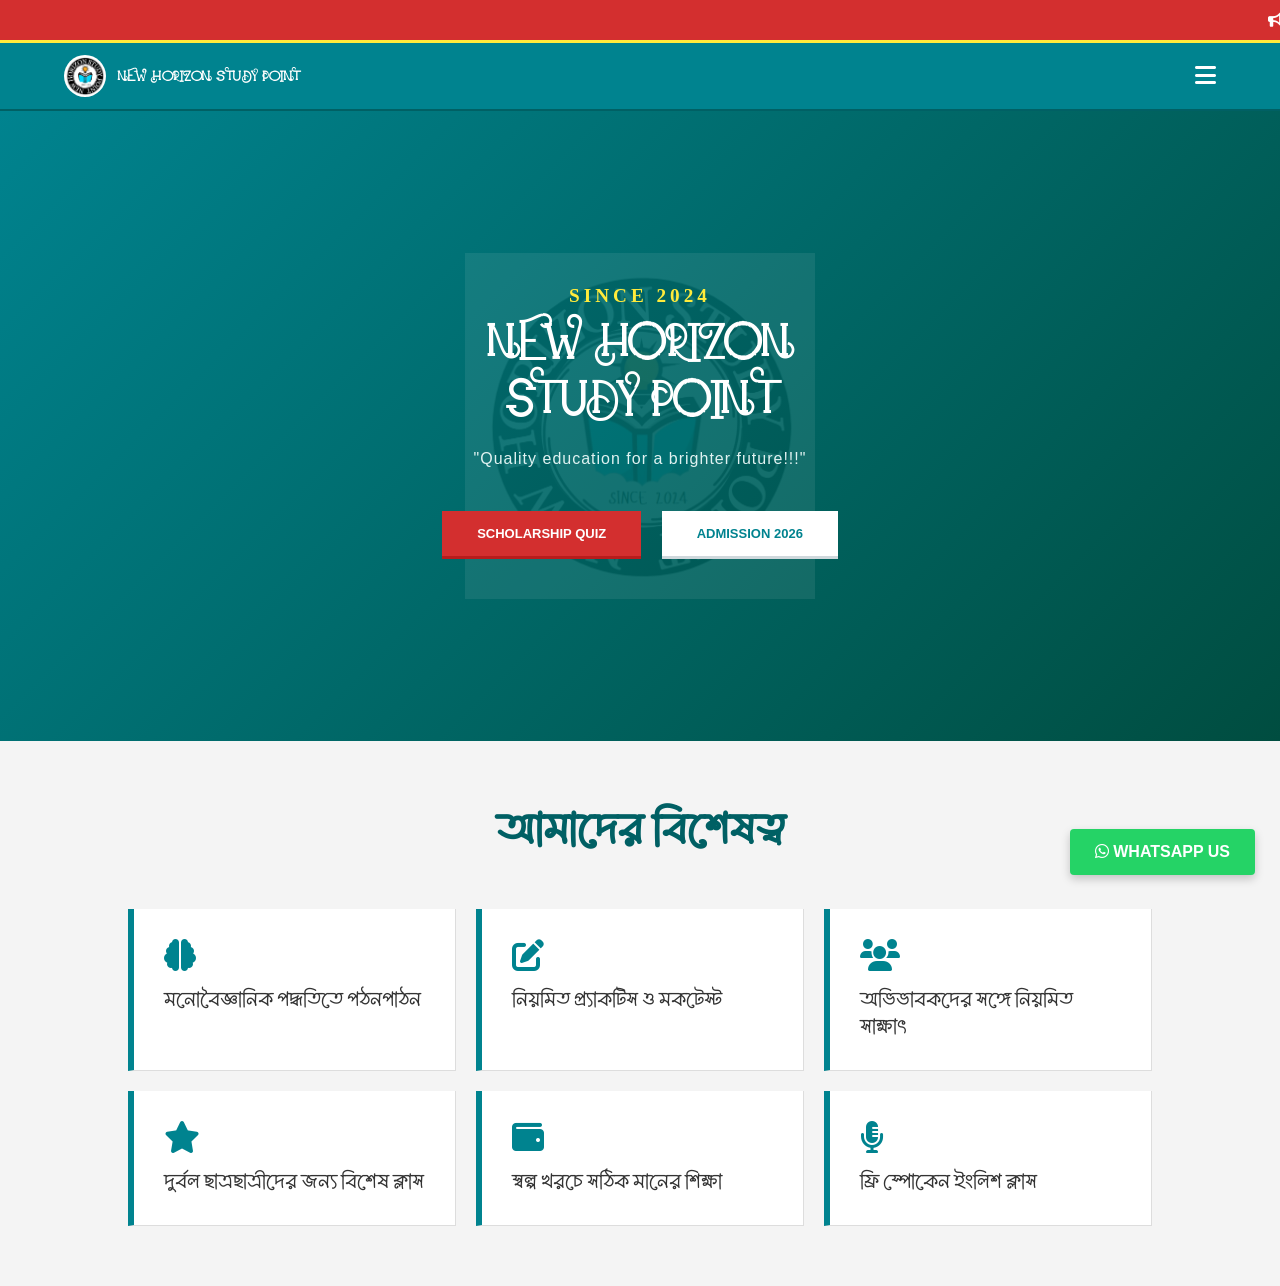
==== commit 6d868405: "MOBILE FIX" ====
--- a/index.html
+++ b/index.html
@@ -1,21 +1,24 @@
 <!DOCTYPE html>
 <html lang="en">
 <head>
-    <meta charset="UTF-8"><meta name="viewport" content="width=device-width, initial-scale=1.0">
-    <title>Home | NHSP Berhampore</title>
+    <meta charset="UTF-8">
+    <meta name="viewport" content="width=device-width, initial-scale=1.0">
+    <title>New Horizon Study Point | NHSP Berhampore</title>
     <link rel="stylesheet" href="style.css">
     <link rel="stylesheet" href="https://cdnjs.cloudflare.com/ajax/libs/font-awesome/6.0.0/css/all.min.css">
 </head>
 <body>
-    <div class="notif-bar purple"><marquee>Admission Open for 2026 Batch | Free Basic Spoken English Class!</marquee></div>
-    <div class="notif-bar orange"><marquee style="font-family:'BengaliCustom';">নতুন ব্যাচে ভর্তি চলছে! সরাসরি ডেমো ক্লাসের সু-ব্যবস্থা।</marquee></div>
+
+    <div class="live-box">
+        <span><i class="fas fa-bullhorn"></i> Enroll Now for Spoken English Class (Free 3 Months Basic Course) — Admission for 2026 Batch is Open — Contact: +91 76799 64503</span>
+    </div>
 
     <header>
         <nav class="nav-container">
-            <div class="logo-group">
-                <img src="images/logo.png" class="nav-logo">
+            <a href="index.html" class="logo-area">
+                <img src="images/logo.png" alt="NHSP" class="nav-logo">
                 <h1 class="single-line-title">NEW HORIZON STUDY POINT</h1>
-            </div>
+            </a>
             <div class="menu-toggle" onclick="toggleMenu()"><i class="fas fa-bars"></i></div>
             <ul class="nav-links" id="navLinks">
                 <li><a href="admission.html">ADMISSION</a></li>
@@ -27,19 +30,34 @@
     </header>
 
     <section class="hero">
-        <img src="images/logo.png" class="hero-logo-fade">
+        <img src="images/logo.png" class="hero-watermark">
         <div class="hero-inner">
-            <h3 class="est">SINCE 2014</h3>
-            <h1>NEW HORIZON</h1>
-            <p class="tagline">"Quality Education for a Brighter Future!!!"</p>
+            <h3 class="est">SINCE 2024</h3>
+            <h1 class="hero-title">NEW HORIZON<br>STUDY POINT</h1>
+            <p class="tagline">"Quality education for a brighter future!!!"</p>
             <div class="hero-btns">
-                <a href="free-items.html" class="btn red">START SCHOLARSHIP QUIZ</a>
-                <a href="admission.html" class="btn white">ADMISSION FOR 2026 BATCH</a>
+                <a href="free-items.html" class="btn red">SCHOLARSHIP QUIZ</a>
+                <a href="admission.html" class="btn white">ADMISSION 2026</a>
             </div>
         </div>
     </section>
 
-    <a href="https://wa.me/917679964503" class="wa-float"><i class="fab fa-whatsapp"></i> WhatsApp</a>
-    <script>function toggleMenu() { document.getElementById("navLinks").classList.toggle("active"); }</script>
+    <section class="section-header"><h2 class="section-title-bn">আমাদের বিশেষত্ব</h2></section>
+    <section class="specs-grid">
+        <div class="spec-card"><i class="fas fa-brain"></i><p>মনোবৈজ্ঞানিক পদ্ধতিতে পঠনপাঠন</p></div>
+        <div class="spec-card"><i class="fas fa-edit"></i><p>নিয়মিত প্র্যাকটিস ও মকটেস্ট</p></div>
+        <div class="spec-card"><i class="fas fa-users"></i><p>অভিভাবকদের সঙ্গে নিয়মিত সাক্ষাৎ</p></div>
+        <div class="spec-card"><i class="fas fa-star"></i><p>দুর্বল ছাত্রছাত্রীদের জন্য বিশেষ ক্লাস</p></div>
+        <div class="spec-card"><i class="fas fa-wallet"></i><p>স্বল্প খরচে সঠিক মানের শিক্ষা</p></div>
+        <div class="spec-card"><i class="fas fa-microphone-alt"></i><p>ফ্রি স্পোকেন ইংলিশ ক্লাস</p></div>
+    </section>
+
+    <a href="https://wa.me/917679964503" class="wa-float" target="_blank">
+        <i class="fab fa-whatsapp"></i> WHATSAPP US
+    </a>
+
+    <script>
+        function toggleMenu() { document.getElementById("navLinks").classList.toggle("active"); }
+    </script>
 </body>
 </html>
--- a/style.css
+++ b/style.css
@@ -1,47 +1,100 @@
-/* 1. FONTS & IMPORTS */
+/* 1. FONTS */
 @font-face { font-family: 'Arkadelphia'; src: url('fonts/ArkadelphiaDemoRegular.ttf'); }
 @font-face { font-family: 'BengaliCustom'; src: url('fonts/BengaliFont.ttf'); }
-@import url('https://fonts.googleapis.com/css2?family=Cinzel:wght@700&display=swap');
-@import url('https://fonts.googleapis.com/css2?family=Poppins:wght@400;600&display=swap');
+@import url('https://fonts.googleapis.com/css2?family=Cinzel:wght@700&family=Poppins:wght@300;400;600;700&display=swap');
 
-/* 2. CORE RESET */
+/* 2. RESET */
 * { margin: 0; padding: 0; box-sizing: border-box; }
-body { font-family: 'Poppins', sans-serif; background: #fff; color: #333; overflow-x: hidden; line-height: 1.6; }
+body { font-family: 'Poppins', sans-serif; background: #fff; color: #333; overflow-x: hidden; }
 
-/* 3. CLASSICAL NUMBERS GLOBAL RULE */
-/* This ensures 2026, 2014, and Class VI-X always look prestigious */
-.cinzel, .est, .tagline, .btn, .class-card h3, .notif-bar, .single-line-title, .header-btn {
-    font-family: 'Cinzel', serif !important;
+/* 3. THE LIVE MOVING BOX (SLIDING ANIMATION) */
+.live-box {
+    background: #d32f2f;
+    color: #fff;
+    padding: 12px;
+    font-weight: 700;
+    font-size: 14px;
+    overflow: hidden;
+    white-space: nowrap;
+    position: relative;
+    border-bottom: 3px solid #ffeb3b;
 }
-.single-line-title { font-family: 'Arkadelphia', serif !important; letter-spacing: 0.5px; }
+.live-box span {
+    display: inline-block;
+    padding-left: 100%;
+    animation: marquee 15s linear infinite;
+}
+@keyframes marquee {
+    0% { transform: translate(0, 0); }
+    100% { transform: translate(-100%, 0); }
+}
 
-/* 4. BALANCED HEADER (THE STABILITY FIX) */
-header { background: #00838f; color: #fff; padding: 12px 15px; position: sticky; top: 0; z-index: 1000; box-shadow: 0 2px 10px rgba(0,0,0,0.3); }
-.nav-container { display: flex; justify-content: space-between; align-items: center; max-width: 1200px; margin: 0 auto; width: 100%; }
+/* 4. HEADER */
+header { background: #00838f; color: #fff; padding: 12px 5%; position: sticky; top: 0; z-index: 1000; border-bottom: 2px solid #006064; }
+.nav-container { display: flex; justify-content: space-between; align-items: center; max-width: 1300px; margin: 0 auto; }
+.logo-area { display: flex; align-items: center; text-decoration: none; color: white; }
+.nav-logo { height: 42px; width: 42px; background: #fff; border-radius: 50%; margin-right: 12px; }
+.single-line-title { font-family: 'Arkadelphia', serif; font-size: 15px; letter-spacing: 0.5px; white-space: nowrap; }
 
-.logo-group { display: flex; align-items: center; flex: 1; min-width: 0; }
-.nav-logo { height: 40px; width: 40px; background: #fff; border-radius: 50%; margin-right: 10px; flex-shrink: 0; }
-.single-line-title { font-size: 16px; white-space: nowrap; overflow: hidden; text-overflow: ellipsis; margin-right: 10px; }
+/* 5. HERO SECTION & WATERMARK */
+.hero { 
+    background: #00838f; 
+    background: linear-gradient(135deg, #00838f, #004d40);
+    height: 70vh; 
+    display: flex; 
+    align-items: center; 
+    justify-content: center; 
+    text-align: center; 
+    color: #fff; 
+    position: relative;
+    overflow: hidden;
+}
+/* THE LOGO WATERMARK FIX */
+.hero-watermark {
+    position: absolute;
+    width: 350px;
+    opacity: 0.08;
+    z-index: 0;
+    pointer-events: none;
+}
+.hero-inner { z-index: 1; }
+.est { font-family: 'Cinzel', serif; color: #ffeb3b; letter-spacing: 4px; font-size: 1.2rem; margin-bottom: 10px; }
+.hero-title { font-family: 'Arkadelphia', serif; font-size: 3.2rem; line-height: 1.1; margin-bottom: 20px; }
+.tagline { font-family: 'Poppins', sans-serif; font-weight: 300; letter-spacing: 1px; color: #e0f2f1; margin-bottom: 35px; }
 
-/* Header Buttons (Home/Back) */
-.header-btn { background: #fff; color: #00838f; padding: 6px 14px; border-radius: 4px; text-decoration: none; font-size: 11px; font-weight: 700; flex-shrink: 0; text-transform: uppercase; }
+/* 6. FLAT BUTTONS */
+.btn { 
+    padding: 15px 35px; border-radius: 0px; border: none; font-weight: 700; 
+    text-transform: uppercase; cursor: pointer; margin: 8px; font-size: 13px; 
+    display: inline-block; text-decoration: none; transition: 0.2s;
+}
+.btn.red { background: #d32f2f; color: #fff; border-bottom: 3px solid #b71c1c; }
+.btn.white { background: #fff; color: #00838f; border-bottom: 3px solid #cfd8dc; }
 
-/* 3-Line Menu Toggle */
-.menu-toggle { font-size: 24px; cursor: pointer; flex-shrink: 0; padding-left: 10px; }
-.nav-links { display: none; position: absolute; top: 100%; left: 0; width: 100%; background: #006064; list-style: none; }
+/* 7. BENGALI SPECIALTIES (আমাদের বিশেষত্ব) */
+.section-header { padding: 60px 10% 20px; text-align: center; background: #f4f4f4; }
+.section-title-bn { font-family: 'BengaliCustom', sans-serif; font-size: 2.8rem; color: #006064; margin-bottom: 30px; }
+.specs-grid { display: grid; grid-template-columns: repeat(auto-fit, minmax(280px, 1fr)); gap: 20px; padding: 0 10% 60px; background: #f4f4f4; }
+.spec-card { background: #fff; padding: 30px; border-left: 6px solid #00838f; border-right: 1px solid #ddd; border-bottom: 1px solid #ddd; }
+.spec-card i { font-size: 2rem; color: #00838f; margin-bottom: 15px; }
+.spec-card p { font-family: 'BengaliCustom', sans-serif; font-size: 1.3rem; color: #333; }
+
+/* 8. ACADEMIC PAGES (NUMBERS) */
+.academic-grid { display: grid; grid-template-columns: repeat(auto-fit, minmax(140px, 1fr)); gap: 15px; padding: 40px 10%; }
+.class-card { background: #fff; border: 1px solid #00838f; padding: 25px; text-align: center; transition: 0.3s; }
+.class-card h3 { font-family: 'Cinzel', serif; font-size: 1.5rem; color: #00838f; }
+
+/* 9. NAVIGATION LOGIC */
+.menu-toggle { font-size: 24px; cursor: pointer; }
+.nav-links { display: none; background: #006064; width: 100%; position: absolute; top: 100%; left: 0; list-style: none; }
 .nav-links.active { display: block; }
-.nav-links a { display: block; padding: 15px 25px; color: #fff; text-decoration: none; font-weight: 600; border-bottom: 1px solid rgba(255,255,255,0.1); }
+.nav-links a { display: block; padding: 18px 25px; color: #fff; text-decoration: none; border-bottom: 1px solid rgba(0,0,0,0.15); font-weight: 600; }
 
-/* 5. HERO & COMPONENTS */
-.hero { background: linear-gradient(135deg, #00838f, #004d40); min-height: 60vh; display: flex; align-items: center; justify-content: center; text-align: center; color: #fff; position: relative; padding: 30px 20px; }
-.hero-logo-fade { width: 280px; opacity: 0.1; border-radius: 50%; position: absolute; }
-.hero-inner { z-index: 1; }
-.hero h1 { font-family: 'Arkadelphia'; font-size: 2.8rem; margin-bottom: 10px; }
+/* 10. WHATSAPP */
+.wa-float { position: fixed; bottom: 25px; right: 25px; background: #25d366; color: #fff; padding: 14px 25px; text-decoration: none; font-weight: 700; z-index: 2000; border-radius: 4px; box-shadow: 0 4px 10px rgba(0,0,0,0.2); }
 
-.notif-bar { padding: 8px; color: #fff; font-size: 13px; text-align: center; font-weight: 600; }
-.notif-bar.purple { background: #673ab7; border-bottom: 1px solid #fff; }
-.notif-bar.orange { background: #ff9800; }
-
-.section-padding { padding: 60px 8%; text-align: center; }
-.grid { display: grid; grid-template-columns: repeat(auto-fit, minmax(260px, 1fr)); gap: 20px; }
-.card { background: #fff; padding:+@media (max-width: 600px) {
+    .hero-title { font-size: 2.2rem; }
+    .single-line-title { font-size: 13px; }
+    .btn { width: 90%; display: block; margin: 8px auto; }
+}
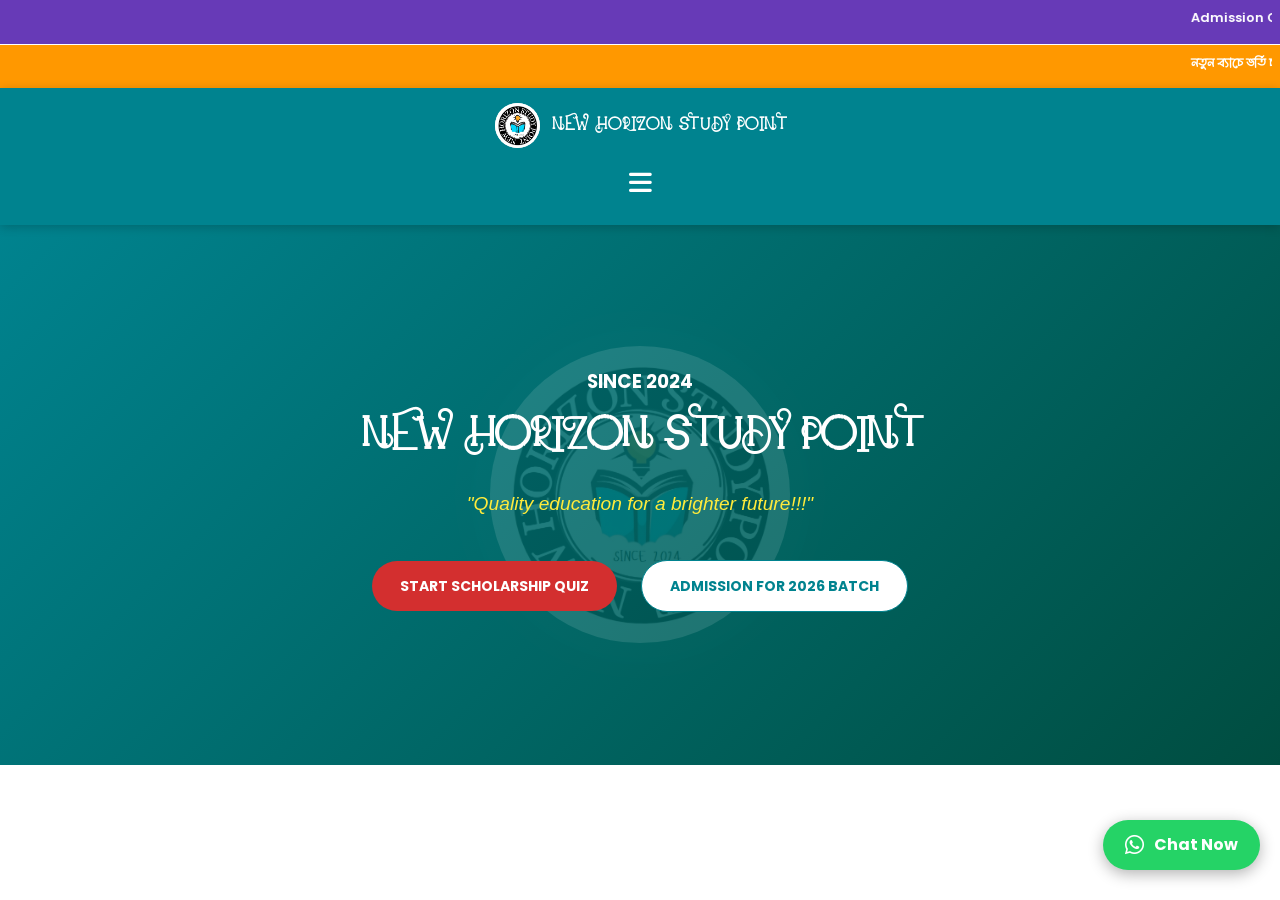
==== commit 4a9a2d94: "MOBILE FIX" ====
--- a/index.html
+++ b/index.html
@@ -3,22 +3,22 @@
 <head>
     <meta charset="UTF-8">
     <meta name="viewport" content="width=device-width, initial-scale=1.0">
-    <title>New Horizon Study Point | NHSP Berhampore</title>
+    <title>New Horizon Study Point | Home</title>
+    <link href="https://fonts.googleapis.com/css2?family=Poppins:wght@400;600&display=swap" rel="stylesheet">
     <link rel="stylesheet" href="style.css">
     <link rel="stylesheet" href="https://cdnjs.cloudflare.com/ajax/libs/font-awesome/6.0.0/css/all.min.css">
 </head>
 <body>
 
-    <div class="live-box">
-        <span><i class="fas fa-bullhorn"></i> Enroll Now for Spoken English Class (Free 3 Months Basic Course) — Admission for 2026 Batch is Open — Contact: +91 76799 64503</span>
-    </div>
+    <div class="notif-bar purple"><marquee>Admission Open for 2026 Batch | Free Basic Spoken English Class!</marquee></div>
+    <div class="notif-bar orange"><marquee class="bengali-font">নতুন ব্যাচে ভর্তি চলছে! সরাসরি ডেমো ক্লাসের সু-ব্যবস্থা (প্রথম দুটি ক্লাস)।</marquee></div>
 
     <header>
         <nav class="nav-container">
-            <a href="index.html" class="logo-area">
-                <img src="images/logo.png" alt="NHSP" class="nav-logo">
+            <div class="logo-brand-row">
+                <img src="images/logo.png" alt="NHSP Logo" class="nav-logo">
                 <h1 class="single-line-title">NEW HORIZON STUDY POINT</h1>
-            </a>
+            </div>
             <div class="menu-toggle" onclick="toggleMenu()"><i class="fas fa-bars"></i></div>
             <ul class="nav-links" id="navLinks">
                 <li><a href="admission.html">ADMISSION</a></li>
@@ -30,31 +30,19 @@
     </header>
 
     <section class="hero">
-        <img src="images/logo.png" class="hero-watermark">
+        <img src="images/logo.png" class="hero-logo-fade">
         <div class="hero-inner">
-            <h3 class="est">SINCE 2024</h3>
-            <h1 class="hero-title">NEW HORIZON<br>STUDY POINT</h1>
+            <h3>SINCE 2024</h3>
+            <h1>NEW HORIZON STUDY POINT</h1>
             <p class="tagline">"Quality education for a brighter future!!!"</p>
             <div class="hero-btns">
-                <a href="free-items.html" class="btn red">SCHOLARSHIP QUIZ</a>
-                <a href="admission.html" class="btn white">ADMISSION 2026</a>
+                <a href="free-items.html" class="btn red">START SCHOLARSHIP QUIZ</a>
+                <a href="admission.html" class="btn white">ADMISSION FOR 2026 BATCH</a>
             </div>
         </div>
     </section>
 
-    <section class="section-header"><h2 class="section-title-bn">আমাদের বিশেষত্ব</h2></section>
-    <section class="specs-grid">
-        <div class="spec-card"><i class="fas fa-brain"></i><p>মনোবৈজ্ঞানিক পদ্ধতিতে পঠনপাঠন</p></div>
-        <div class="spec-card"><i class="fas fa-edit"></i><p>নিয়মিত প্র্যাকটিস ও মকটেস্ট</p></div>
-        <div class="spec-card"><i class="fas fa-users"></i><p>অভিভাবকদের সঙ্গে নিয়মিত সাক্ষাৎ</p></div>
-        <div class="spec-card"><i class="fas fa-star"></i><p>দুর্বল ছাত্রছাত্রীদের জন্য বিশেষ ক্লাস</p></div>
-        <div class="spec-card"><i class="fas fa-wallet"></i><p>স্বল্প খরচে সঠিক মানের শিক্ষা</p></div>
-        <div class="spec-card"><i class="fas fa-microphone-alt"></i><p>ফ্রি স্পোকেন ইংলিশ ক্লাস</p></div>
-    </section>
-
-    <a href="https://wa.me/917679964503" class="wa-float" target="_blank">
-        <i class="fab fa-whatsapp"></i> WHATSAPP US
-    </a>
+    <a href="https://wa.me/917679964503" class="wa-float" target="_blank"><i class="fab fa-whatsapp"></i><span>Chat Now</span></a>
 
     <script>
         function toggleMenu() { document.getElementById("navLinks").classList.toggle("active"); }
--- a/style.css
+++ b/style.css
@@ -1,100 +1,63 @@
-/* 1. FONTS */
-@font-face { font-family: 'Arkadelphia'; src: url('fonts/ArkadelphiaDemoRegular.ttf'); }
-@font-face { font-family: 'BengaliCustom'; src: url('fonts/BengaliFont.ttf'); }
-@import url('https://fonts.googleapis.com/css2?family=Cinzel:wght@700&family=Poppins:wght@300;400;600;700&display=swap');
+/* 1. LOAD CUSTOM FONTS */
+@font-face { font-family: 'Arkadelphia'; src: url('fonts/ArkadelphiaDemoRegular.ttf') format('truetype'); }
+@font-face { font-family: 'BengaliCustom'; src: url('fonts/BengaliFont.ttf') format('truetype'); }
 
-/* 2. RESET */
+/* 2. CORE SETUP */
 * { margin: 0; padding: 0; box-sizing: border-box; }
-body { font-family: 'Poppins', sans-serif; background: #fff; color: #333; overflow-x: hidden; }
+body { font-family: 'Poppins', sans-serif; background: #fff; color: #333; overflow-x: hidden; line-height: 1.6; }
 
-/* 3. THE LIVE MOVING BOX (SLIDING ANIMATION) */
-.live-box {
-    background: #d32f2f;
-    color: #fff;
-    padding: 12px;
-    font-weight: 700;
-    font-size: 14px;
-    overflow: hidden;
-    white-space: nowrap;
-    position: relative;
-    border-bottom: 3px solid #ffeb3b;
-}
-.live-box span {
-    display: inline-block;
-    padding-left: 100%;
-    animation: marquee 15s linear infinite;
-}
-@keyframes marquee {
-    0% { transform: translate(0, 0); }
-    100% { transform: translate(-100%, 0); }
-}
+/* 3. HEADER & SINGLE LINE TITLE */
+header { background: #00838f; color: #fff; padding: 15px 5%; position: sticky; top: 0; z-index: 1000; box-shadow: 0 2px 10px rgba(0,0,0,0.2); }
+.nav-container { max-width: 1400px; margin: 0 auto; display: flex; flex-direction: column; align-items: center; }
 
-/* 4. HEADER */
-header { background: #00838f; color: #fff; padding: 12px 5%; position: sticky; top: 0; z-index: 1000; border-bottom: 2px solid #006064; }
-.nav-container { display: flex; justify-content: space-between; align-items: center; max-width: 1300px; margin: 0 auto; }
-.logo-area { display: flex; align-items: center; text-decoration: none; color: white; }
-.nav-logo { height: 42px; width: 42px; background: #fff; border-radius: 50%; margin-right: 12px; }
-.single-line-title { font-family: 'Arkadelphia', serif; font-size: 15px; letter-spacing: 0.5px; white-space: nowrap; }
+.logo-brand-row { display: flex; align-items: center; width: 100%; justify-content: center; margin-bottom: 10px; }
+.nav-logo { height: 45px; width: 45px; background: #fff; border-radius: 50%; margin-right: 12px; object-fit: contain; flex-shrink: 0; }
+.single-line-title { font-family: 'Arkadelphia', serif; font-size: 18px; white-space: nowrap; letter-spacing: 1px; text-transform: uppercase; }
 
-/* 5. HERO SECTION & WATERMARK */
-.hero { 
-    background: #00838f; 
-    background: linear-gradient(135deg, #00838f, #004d40);
-    height: 70vh; 
-    display: flex; 
-    align-items: center; 
-    justify-content: center; 
-    text-align: center; 
-    color: #fff; 
-    position: relative;
-    overflow: hidden;
-}
-/* THE LOGO WATERMARK FIX */
-.hero-watermark {
-    position: absolute;
-    width: 350px;
-    opacity: 0.08;
-    z-index: 0;
-    pointer-events: none;
-}
+/* 3-Line Menu Button */
+.menu-toggle { font-size: 26px; cursor: pointer; color: #fff; transition: 0.3s; padding: 5px; }
+
+/* Dropdown Menu Links */
+.nav-links { list-style: none; width: 100%; display: none; background: #006064; border-radius: 8px; margin-top: 10px; }
+.nav-links.active { display: block; }
+.nav-links li { border-bottom: 1px solid rgba(255,255,255,0.1); }
+.nav-links a { display: block; padding: 15px 20px; color: #fff; text-decoration: none; font-weight: 600; font-size: 14px; }
+.nav-links a:hover { background: #00838f; }
+
+/* 4. MARQUEE / NOTIFICATIONS */
+.notif-bar { padding: 8px; color: #fff; font-size: 13px; font-weight: 600; }
+.notif-bar.purple { background: #673ab7; border-bottom: 1px solid #fff; }
+.notif-bar.orange { background: #ff9800; }
+
+/* 5. HERO & CONTENT SECTIONS */
+.hero { background: linear-gradient(135deg, #00838f 0%, #004d40 100%); min-height: 60vh; display: flex; align-items: center; justify-content: center; text-align: center; color: #fff; position: relative; padding: 40px 20px; }
+.hero-logo-fade { position: absolute; width: 300px; opacity: 0.12; border-radius: 50%; box-shadow: 0 0 80px rgba(255,255,255,0.2); z-index: 0; }
 .hero-inner { z-index: 1; }
-.est { font-family: 'Cinzel', serif; color: #ffeb3b; letter-spacing: 4px; font-size: 1.2rem; margin-bottom: 10px; }
-.hero-title { font-family: 'Arkadelphia', serif; font-size: 3.2rem; line-height: 1.1; margin-bottom: 20px; }
-.tagline { font-family: 'Poppins', sans-serif; font-weight: 300; letter-spacing: 1px; color: #e0f2f1; margin-bottom: 35px; }
+.hero h1 { font-family: 'Arkadelphia'; font-size: 3rem; margin-bottom: 15px; }
+.tagline { font-size: 1.2rem; color: #ffeb3b; font-style: italic; margin-bottom: 30px; }
 
-/* 6. FLAT BUTTONS */
-.btn { 
-    padding: 15px 35px; border-radius: 0px; border: none; font-weight: 700; 
-    text-transform: uppercase; cursor: pointer; margin: 8px; font-size: 13px; 
-    display: inline-block; text-decoration: none; transition: 0.2s;
-}
-.btn.red { background: #d32f2f; color: #fff; border-bottom: 3px solid #b71c1c; }
-.btn.white { background: #fff; color: #00838f; border-bottom: 3px solid #cfd8dc; }
+.section-padding { padding: 60px 8%; text-align: center; }
+.section-title { font-family: 'Arkadelphia'; color: #00838f; margin-bottom: 40px; font-size: 2rem; }
+.bengali-font { font-family: 'BengaliCustom', sans-serif; }
 
-/* 7. BENGALI SPECIALTIES (আমাদের বিশেষত্ব) */
-.section-header { padding: 60px 10% 20px; text-align: center; background: #f4f4f4; }
-.section-title-bn { font-family: 'BengaliCustom', sans-serif; font-size: 2.8rem; color: #006064; margin-bottom: 30px; }
-.specs-grid { display: grid; grid-template-columns: repeat(auto-fit, minmax(280px, 1fr)); gap: 20px; padding: 0 10% 60px; background: #f4f4f4; }
-.spec-card { background: #fff; padding: 30px; border-left: 6px solid #00838f; border-right: 1px solid #ddd; border-bottom: 1px solid #ddd; }
-.spec-card i { font-size: 2rem; color: #00838f; margin-bottom: 15px; }
-.spec-card p { font-family: 'BengaliCustom', sans-serif; font-size: 1.3rem; color: #333; }
+/* 6. BUTTONS */
+.btn { padding: 14px 28px; border-radius: 50px; border: none; font-weight: 700; cursor: pointer; margin: 10px; font-size: 14px; transition: 0.3s; display: inline-block; text-decoration: none; }
+.btn.red { background: #d32f2f; color: #fff; }
+.btn.white { background: #fff; color: #00838f; border: 1px solid #00838f; }
+.btn:hover { transform: translateY(-2px); box-shadow: 0 5px 15px rgba(0,0,0,0.2); }
 
-/* 8. ACADEMIC PAGES (NUMBERS) */
-.academic-grid { display: grid; grid-template-columns: repeat(auto-fit, minmax(140px, 1fr)); gap: 15px; padding: 40px 10%; }
-.class-card { background: #fff; border: 1px solid #00838f; padding: 25px; text-align: center; transition: 0.3s; }
-.class-card h3 { font-family: 'Cinzel', serif; font-size: 1.5rem; color: #00838f; }
+/* 7. WHATSAPP FLOATING */
+.wa-float { position: fixed; bottom: 30px; right: 20px; background: #25d366; color: #fff; padding: 12px 22px; border-radius: 50px; text-decoration: none; font-weight: 700; box-shadow: 0 4px 15px rgba(0,0,0,0.3); z-index: 2000; display: flex; align-items: center; }
+.wa-float i { font-size: 22px; margin-right: 10px; }
 
-/* 9. NAVIGATION LOGIC */
-.menu-toggle { font-size: 24px; cursor: pointer; }
-.nav-links { display: none; background: #006064; width: 100%; position: absolute; top: 100%; left: 0; list-style: none; }
-.nav-links.active { display: block; }
-.nav-links a { display: block; padding: 18px 25px; color: #fff; text-decoration: none; border-bottom: 1px solid rgba(0,0,0,0.15); font-weight: 600; }
+/* 8. GRID & CARDS */
+.grid { display: grid; grid-template-columns: repeat(auto-fit, minmax(280px, 1fr)); gap: 20px; }
+.card { background: #fff; padding: 30px; border-radius: 12px; box-shadow: 0 5px 15px rgba(0,0,0,0.05); border-bottom: 4px solid #00acc1; }
+.card i { font-size: 2.5rem; color: #00acc1; margin-bottom: 15px; }
 
-/* 10. WHATSAPP */
-.wa-float { position: fixed; bottom: 25px; right: 25px; background: #25d366; color: #fff; padding: 14px 25px; text-decoration: none; font-weight: 700; z-index: 2000; border-radius: 4px; box-shadow: 0 4px 10px rgba(0,0,0,0.2); }
-
-@media (max-width: 600px) {
-    .hero-title { font-size: 2.2rem; }
-    .single-line-title { font-size: 13px; }
-    .btn { width: 90%; display: block; margin: 8px auto; }
+/* 9. MOBILE RESPONSIVE */
+@media screen and (max-width: 600px) {
+    .single-line-title { font-size: 13px; letter-spacing: 0.5px; }
+    .hero h1 { font-size: 2rem; }
+    .btn { width: 90%; margin: 8px auto; }
 }
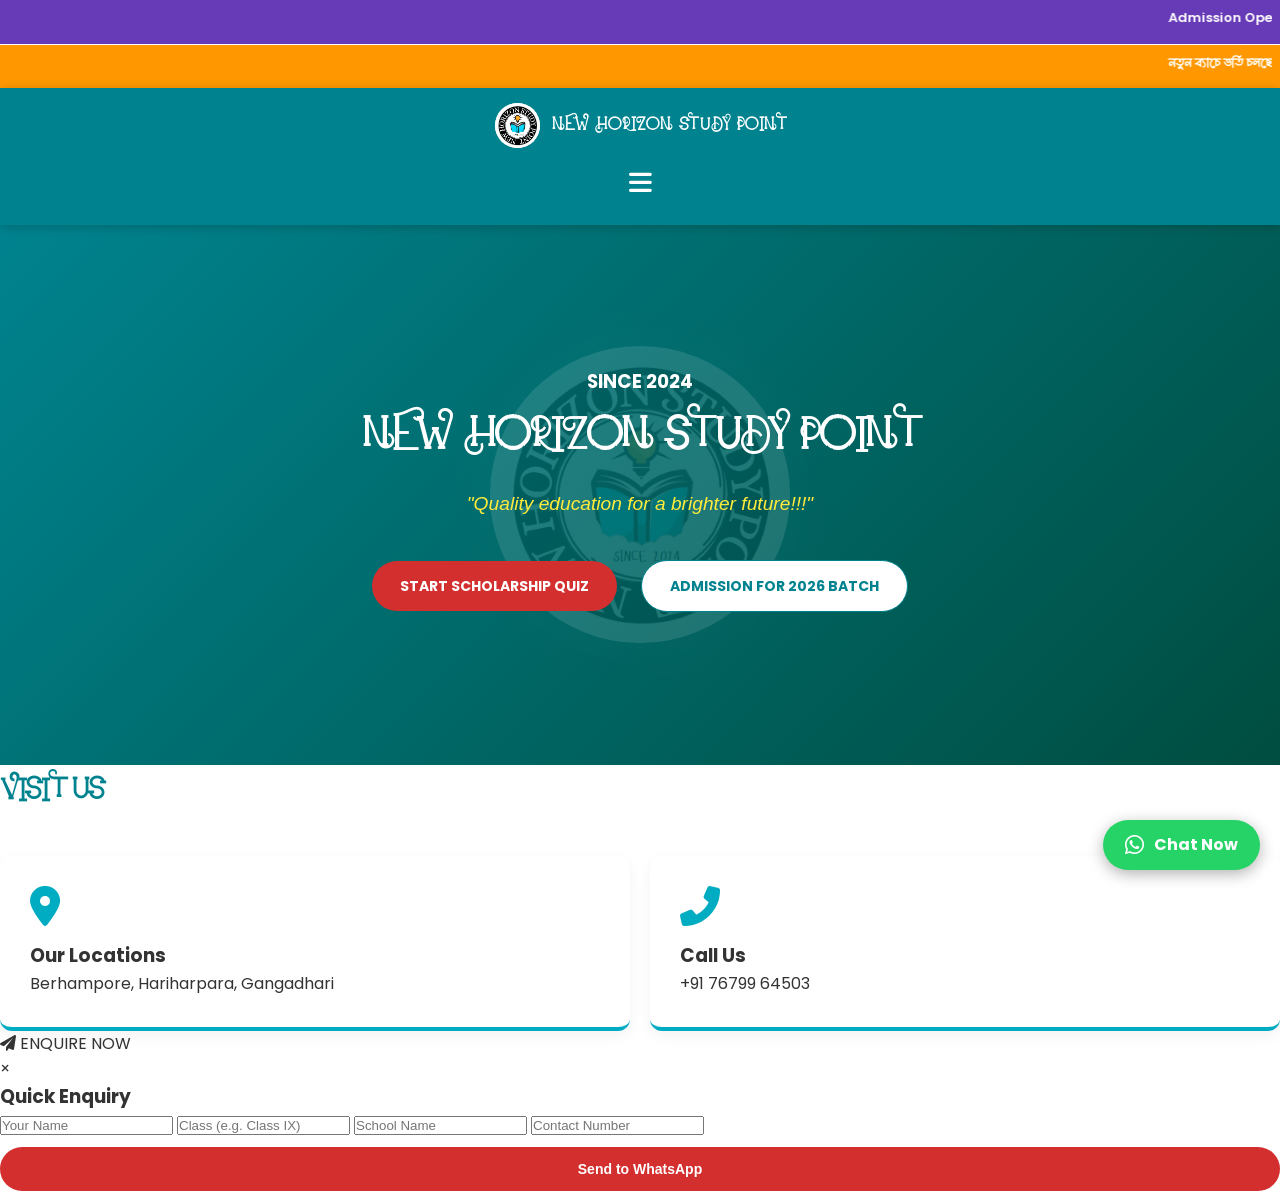
==== commit a2660a81: "Add files via upload" ====
--- a/index.html
+++ b/index.html
@@ -10,7 +10,7 @@
 </head>
 <body>
 
-    <div class="notif-bar purple"><marquee>Admission Open for 2026 Batch | Free Basic Spoken English Class!</marquee></div>
+    <div class="notif-bar purple"><marquee>Admission Open for 2026 Batch | Free Basic 3 Months Spoken English Class!</marquee></div>
     <div class="notif-bar orange"><marquee class="bengali-font">নতুন ব্যাচে ভর্তি চলছে! সরাসরি ডেমো ক্লাসের সু-ব্যবস্থা (প্রথম দুটি ক্লাস)।</marquee></div>
 
     <header>
@@ -42,10 +42,62 @@
         </div>
     </section>
 
+    <section class="contact-info-section">
+        <h2 class="section-title">VISIT US</h2>
+        <div class="grid">
+            <div class="card">
+                <i class="fas fa-map-marker-alt"></i>
+                <h3>Our Locations</h3>
+                <p>Berhampore, Hariharpara, Gangadhari</p>
+            </div>
+            <div class="card">
+                <i class="fas fa-phone-alt"></i>
+                <h3>Call Us</h3>
+                <p>+91 76799 64503</p>
+            </div>
+        </div>
+    </section>
+
+    <div class="enquiry-float" onclick="toggleEnquiry()">
+        <i class="fas fa-paper-plane"></i> ENQUIRE NOW
+    </div>
+
+    <div id="enquiryModal" class="enquiry-modal">
+        <div class="enquiry-content">
+            <span class="close-enquiry" onclick="toggleEnquiry()">&times;</span>
+            <h3>Quick Enquiry</h3>
+            <form id="whatsappForm">
+                <input type="text" id="userName" placeholder="Your Name" required>
+                <input type="text" id="userClass" placeholder="Class (e.g. Class IX)" required>
+                <input type="text" id="userSchool" placeholder="School Name" required>
+                <input type="tel" id="userPhone" placeholder="Contact Number" required>
+                <button type="submit" class="btn red" style="width: 100%; margin: 10px 0;">Send to WhatsApp</button>
+            </form>
+        </div>
+    </div>
+
     <a href="https://wa.me/917679964503" class="wa-float" target="_blank"><i class="fab fa-whatsapp"></i><span>Chat Now</span></a>
 
     <script>
         function toggleMenu() { document.getElementById("navLinks").classList.toggle("active"); }
+        
+        function toggleEnquiry() {
+            const modal = document.getElementById("enquiryModal");
+            modal.style.display = (modal.style.display === "flex") ? "none" : "flex";
+        }
+
+        document.getElementById('whatsappForm').onsubmit = function(e) {
+            e.preventDefault();
+            
+            const name = document.getElementById('userName').value;
+            const uClass = document.getElementById('userClass').value;
+            const school = document.getElementById('userSchool').value;
+            const phone = document.getElementById('userPhone').value;
+
+            const message = `Hello NHSP! I want to enquire about classes.%0A%0A*Name:* ${name}%0A*Class:* ${uClass}%0A*School:* ${school}%0A*Contact:* ${phone}`;
+            
+            window.open(`https://wa.me/917679964503?text=${message}`, '_blank');
+        };
     </script>
 </body>
 </html>
--- a/style.css
+++ b/style.css
@@ -1,5 +1,5 @@
 /* 1. LOAD CUSTOM FONTS */
-@font-face { font-family: 'Arkadelphia'; src: url('fonts/ArkadelphiaDemoRegular.ttf') format('truetype'); }
+@font-face { font-family: 'Arkadelphia'; src: url('fonts/ArkadelphiaRegular.ttf') format('truetype'); }
 @font-face { font-family: 'BengaliCustom'; src: url('fonts/BengaliFont.ttf') format('truetype'); }
 
 /* 2. CORE SETUP */
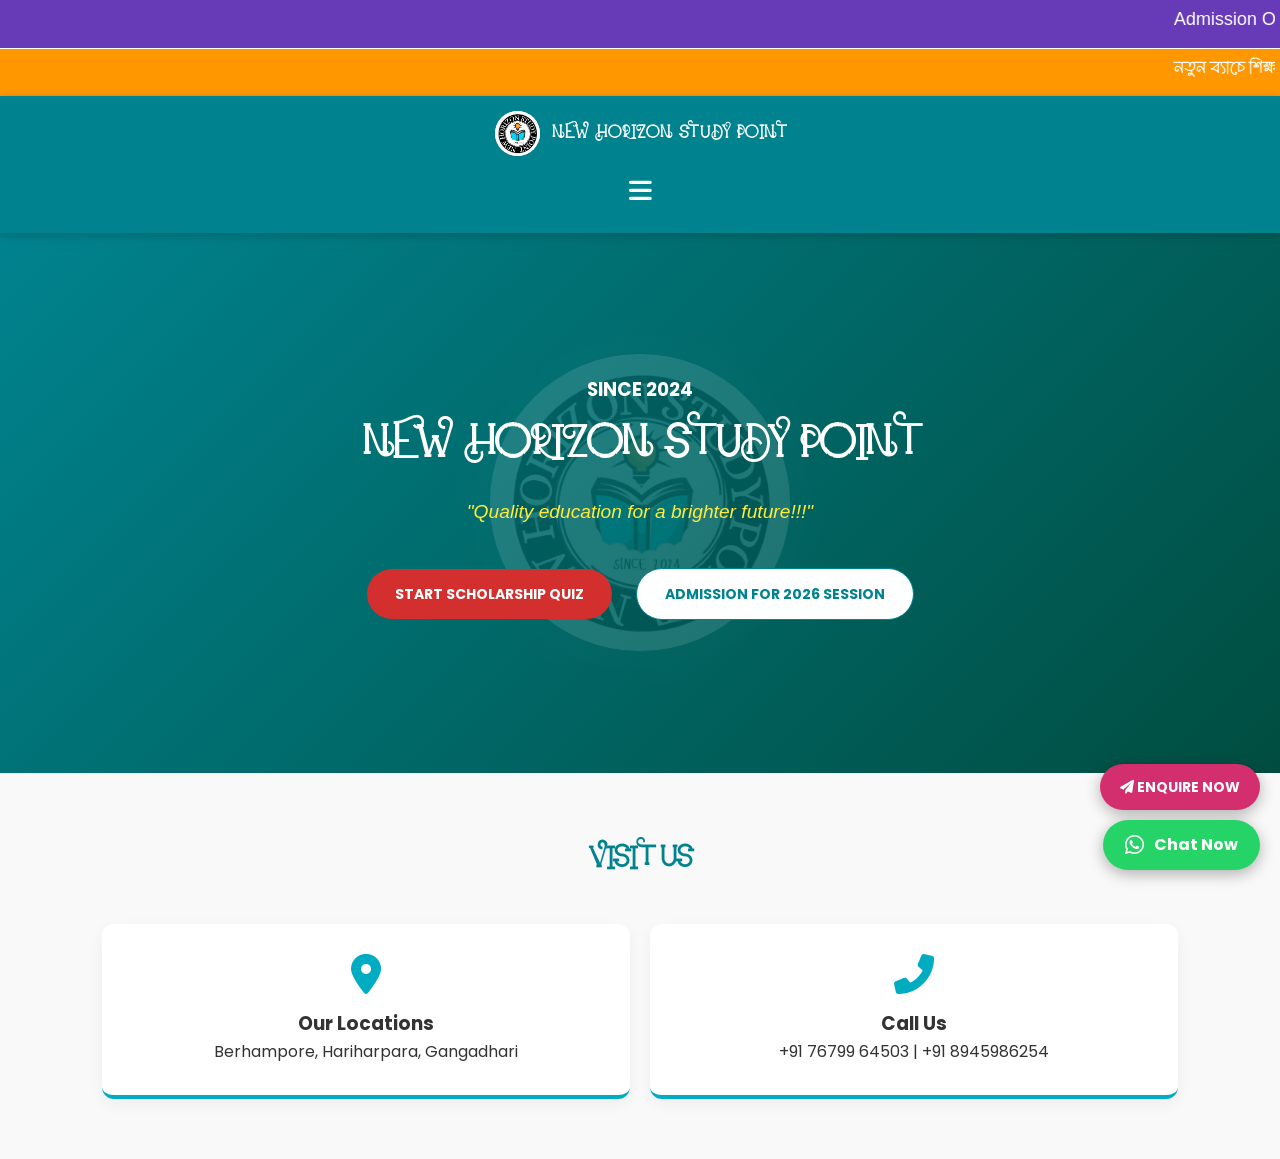
==== commit b102850e: "new edits" ====
--- a/index.html
+++ b/index.html
@@ -11,7 +11,7 @@
 <body>
 
     <div class="notif-bar purple"><marquee>Admission Open for 2026 Batch | Free Basic 3 Months Spoken English Class!</marquee></div>
-    <div class="notif-bar orange"><marquee class="bengali-font">নতুন ব্যাচে ভর্তি চলছে! সরাসরি ডেমো ক্লাসের সু-ব্যবস্থা (প্রথম দুটি ক্লাস)।</marquee></div>
+    <div class="notif-bar orange"><marquee class="bengali-font">নতুন ব্যাচে শিক্ষাবর্ষে চলছে! সরাসরি ডেমো ক্লাসের সু-ব্যবস্থা রয়েছে (প্রথম দুটি ক্লাস)।</marquee></div>
 
     <header>
         <nav class="nav-container">
@@ -23,8 +23,8 @@
             <ul class="nav-links" id="navLinks">
                 <li><a href="admission.html">ADMISSION</a></li>
                 <li><a href="academics.html">ACADEMICS</a></li>
-                <li><a href="free-items.html">FREE ITEMS</a></li>
-                <li><a href="about.html">ABOUT US</a></li>
+                <li><a href="free-items.html">FREE  ITEMS</a></li>
+                <li><a href="about.html">ABOUT  US</a></li>
             </ul>
         </nav>
     </header>
@@ -37,7 +37,7 @@
             <p class="tagline">"Quality education for a brighter future!!!"</p>
             <div class="hero-btns">
                 <a href="free-items.html" class="btn red">START SCHOLARSHIP QUIZ</a>
-                <a href="admission.html" class="btn white">ADMISSION FOR 2026 BATCH</a>
+                <a href="admission.html" class="btn white">ADMISSION FOR 2026 SESSION</a>
             </div>
         </div>
     </section>
@@ -53,7 +53,7 @@
             <div class="card">
                 <i class="fas fa-phone-alt"></i>
                 <h3>Call Us</h3>
-                <p>+91 76799 64503</p>
+                <p>+91 76799 64503 | +91 8945986254</p>
             </div>
         </div>
     </section>
--- a/style.css
+++ b/style.css
@@ -25,7 +25,7 @@
 .nav-links a:hover { background: #00838f; }
 
 /* 4. MARQUEE / NOTIFICATIONS */
-.notif-bar { padding: 8px; color: #fff; font-size: 13px; font-weight: 600; }
+.notif-bar { padding: 5px; color: #fff; font-size: 18px; font-weight: 100; }
 .notif-bar.purple { background: #673ab7; border-bottom: 1px solid #fff; }
 .notif-bar.orange { background: #ff9800; }
 
@@ -46,6 +46,19 @@
 .btn.white { background: #fff; color: #00838f; border: 1px solid #00838f; }
 .btn:hover { transform: translateY(-2px); box-shadow: 0 5px 15px rgba(0,0,0,0.2); }
 
+/* Mixing Color Gradient Button (Web3Forms Style) */
+.btn-gradient {
+    background: linear-gradient(90deg, #ff4b91 0%, #ff7676 100%);
+    color: #fff;
+    border: none;
+    transition: 0.4s ease;
+}
+.btn-gradient:hover {
+    background: linear-gradient(90deg, #ff7676 0%, #ff4b91 100%);
+    transform: translateY(-3px);
+    box-shadow: 0 8px 20px rgba(255, 75, 145, 0.4);
+}
+
 /* 7. WHATSAPP FLOATING */
 .wa-float { position: fixed; bottom: 30px; right: 20px; background: #25d366; color: #fff; padding: 12px 22px; border-radius: 50px; text-decoration: none; font-weight: 700; box-shadow: 0 4px 15px rgba(0,0,0,0.3); z-index: 2000; display: flex; align-items: center; }
 .wa-float i { font-size: 22px; margin-right: 10px; }
@@ -55,7 +68,51 @@
 .card { background: #fff; padding: 30px; border-radius: 12px; box-shadow: 0 5px 15px rgba(0,0,0,0.05); border-bottom: 4px solid #00acc1; }
 .card i { font-size: 2.5rem; color: #00acc1; margin-bottom: 15px; }
 
-/* 9. MOBILE RESPONSIVE */
+/* 9. ENQUIRY & CONTACT SECTION STYLES */
+.enquiry-float {
+    position: fixed; bottom: 90px; right: 20px;
+    background: #d32f6e; color: #fff;
+    padding: 12px 20px; border-radius: 50px;
+    font-weight: 700; cursor: pointer;
+    box-shadow: 0 4px 15px rgba(0,0,0,0.3); z-index: 1500;
+    transition: 0.3s; font-size: 14px;
+}
+.enquiry-float:hover { transform: scale(1.05); background: #b71c1c; }
+
+.enquiry-modal {
+    position: fixed; display: none; z-index: 3000; left: 0; top: 0;
+    width: 100%; height: 100%; background: rgba(0,0,0,0.6);
+    align-items: center; justify-content: center;
+}
+.enquiry-content {
+    background: #fff; padding: 25px; border-radius: 15px;
+    width: 90%; max-width: 350px; position: relative;
+}
+.enquiry-content h3 { color: #00838f; margin-bottom: 15px; text-align: center; }
+.enquiry-content input, .enquiry-content select {
+    width: 100%; padding: 12px; margin: 8px 0;
+    border: 1px solid #ccc; border-radius: 8px; font-family: 'Poppins', sans-serif;
+}
+.close-enquiry {
+    position: absolute; right: 15px; top: 10px;
+    font-size: 24px; cursor: pointer; color: #888;
+}
+.contact-info-section { padding: 60px 8%; background: #f9f9f9; text-align: center; }
+
+/* 10. ACADEMIC SECTION ENHANCEMENTS */
+.academic-card { transition: 0.4s; border: none; border-top: 4px solid #00838f; padding: 40px 20px; }
+.academic-card:hover { transform: translateY(-10px); box-shadow: 0 15px 30px rgba(0,0,0,0.1); }
+.card-icon-circle {
+    width: 70px; height: 70px; background: #e0f2f1; color: #00838f;
+    border-radius: 50%; display: flex; align-items: center; justify-content: center;
+    margin: 0 auto 20px; font-size: 1.8rem;
+}
+.class-badge {
+    display: inline-block; background: #673ab7; color: #fff; padding: 4px 12px;
+    border-radius: 20px; font-size: 11px; font-weight: 600; margin: 15px 0;
+}
+
+/* 11. MOBILE RESPONSIVE (Keep this at the very bottom) */
 @media screen and (max-width: 600px) {
     .single-line-title { font-size: 13px; letter-spacing: 0.5px; }
     .hero h1 { font-size: 2rem; }
